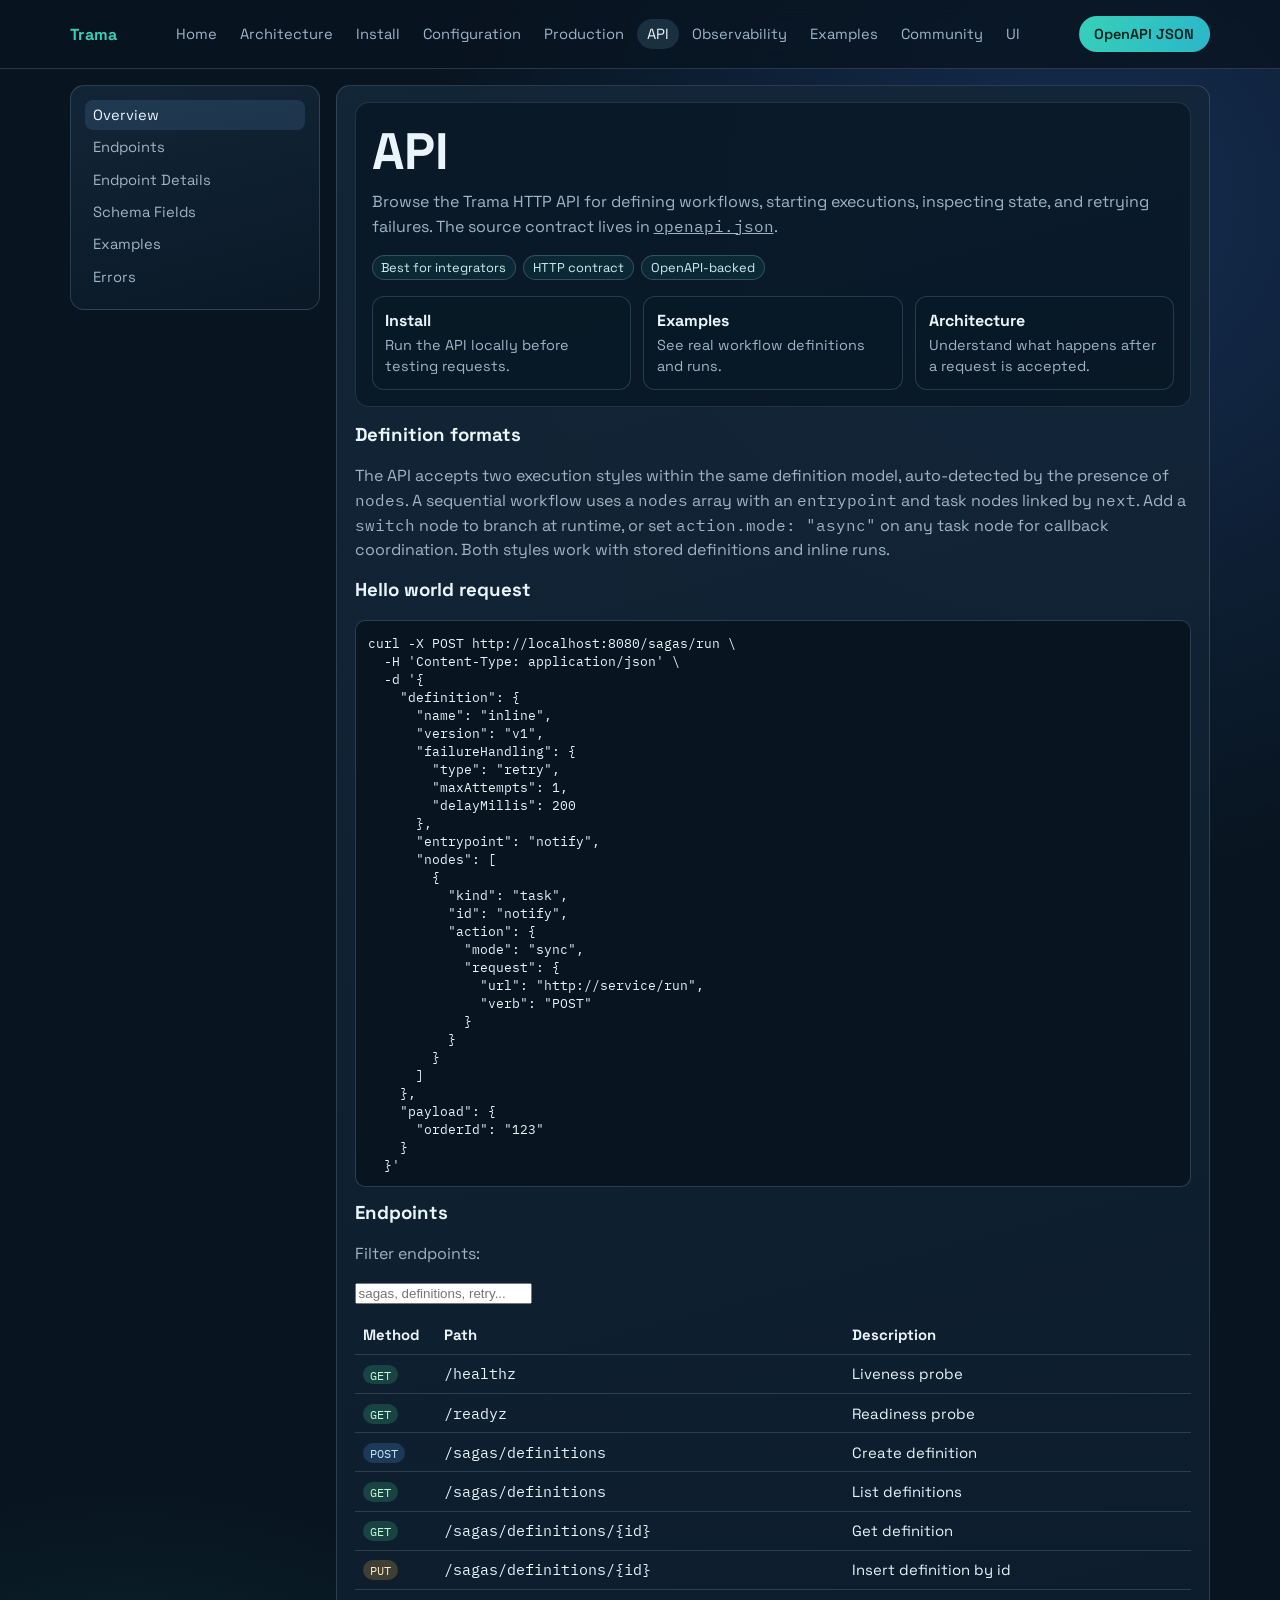
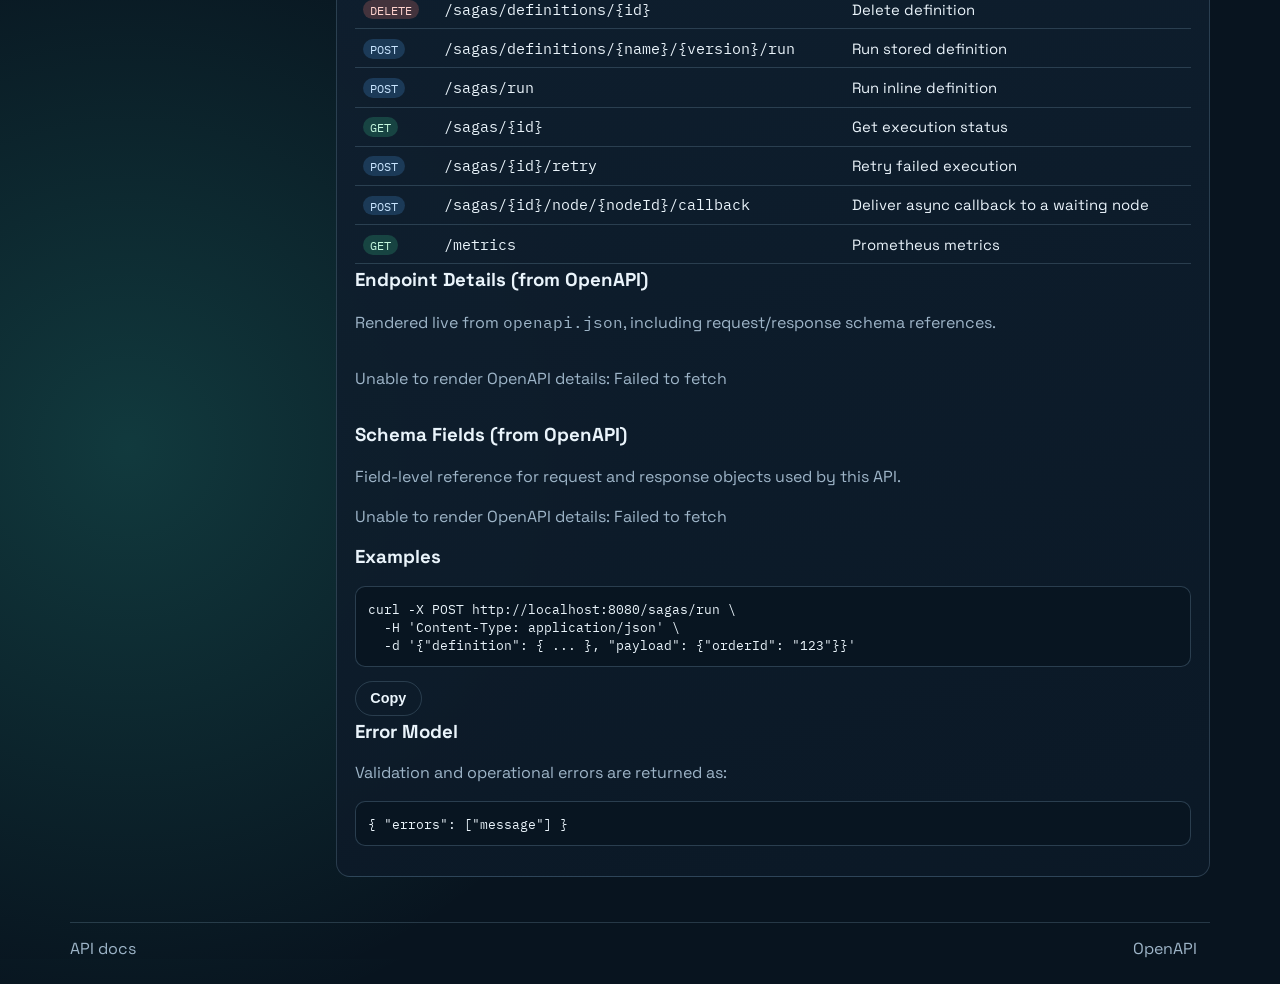
==== api.html @ 10c20497 "adding visual editor" ====
<!doctype html>
<html lang="en">
  <head>
    <meta charset="UTF-8" />
    <meta name="viewport" content="width=device-width, initial-scale=1.0" />
    <title>Saga Orchestrator API and OpenAPI Reference | Trama</title>
    <meta name="description" content="Browse the Trama saga orchestrator API, including endpoint summaries, schema documentation, examples, and the source OpenAPI contract." />
    <link rel="canonical" href="https://trama.run/api.html" />
    <meta property="og:title" content="Saga Orchestrator API and OpenAPI Reference | Trama" />
    <meta property="og:description" content="Browse the Trama saga orchestrator API, including endpoint summaries, schema documentation, examples, and the source OpenAPI contract." />
    <meta property="og:type" content="article" />
    <meta property="og:url" content="https://trama.run/api.html" />
    <meta property="og:site_name" content="Trama" />
    <meta name="twitter:card" content="summary" />
    <meta name="twitter:title" content="Saga Orchestrator API and OpenAPI Reference | Trama" />
    <meta name="twitter:description" content="Browse the Trama saga orchestrator API, including endpoint summaries, schema documentation, examples, and the source OpenAPI contract." />
    <link rel="preconnect" href="https://fonts.googleapis.com" />
    <link rel="preconnect" href="https://fonts.gstatic.com" crossorigin />
    <link href="https://fonts.googleapis.com/css2?family=Space+Grotesk:wght@400;500;700&family=IBM+Plex+Mono:wght@400;600&display=swap" rel="stylesheet" />
    <link rel="stylesheet" href="assets/css/main.css" />
    <script async src="https://www.googletagmanager.com/gtag/js?id=G-EVMDJ83T7E"></script>
    <script>
      window.dataLayer = window.dataLayer || [];
      function gtag() { dataLayer.push(arguments); }
      gtag("js", new Date());
      gtag("config", "G-EVMDJ83T7E");
    </script>
    <script type="application/ld+json">
      {
        "@context": "https://schema.org",
        "@type": "TechArticle",
        "headline": "Saga Orchestrator API and OpenAPI Reference",
        "description": "Browse the Trama saga orchestrator API, including endpoint summaries, schema documentation, examples, and the source OpenAPI contract.",
        "url": "https://trama.run/api.html",
        "mainEntityOfPage": "https://trama.run/api.html",
        "isPartOf": {
          "@type": "WebSite",
          "name": "Trama",
          "url": "https://trama.run/"
        },
        "about": {
          "@type": "SoftwareApplication",
          "name": "Trama",
          "url": "https://trama.run/",
          "codeRepository": "https://github.com/thiagoribeiro/trama"
        }
      }
    </script>
  </head>
  <body>
    <header class="topbar"><div class="container topbar-row"><a class="brand" href="index.html">Trama</a><button class="topbar-menu-toggle" type="button" aria-expanded="false" aria-controls="site-nav" aria-label="Toggle navigation"><span></span><span></span><span></span></button><nav class="nav-links" id="site-nav"><a data-nav href="index.html">Home</a><a data-nav href="architecture.html">Architecture</a><a data-nav href="install.html">Install</a><a data-nav href="configuration.html">Configuration</a><a data-nav href="production.html">Production</a><a data-nav href="api.html">API</a><a data-nav href="observability.html">Observability</a><a data-nav href="examples.html">Examples</a><a data-nav href="community.html">Community</a><a data-nav href="ui.html">UI</a></nav><div class="actions"><a class="btn" href="https://github.com/thiagoribeiro/trama/blob/main/openapi.json">OpenAPI JSON</a></div></div></header>
    <main class="container doc-layout reveal">
      <aside class="sidebar">
        <a href="#overview" class="active">Overview</a>
        <a href="#endpoints">Endpoints</a>
        <a href="#endpoint-details">Endpoint Details</a>
        <a href="#schemas">Schema Fields</a>
        <a href="#examples">Examples</a>
        <a href="#errors">Errors</a>
      </aside>
      <article class="content">
        <div class="page-intro">
          <h1 id="overview">API</h1>
          <p>Browse the Trama HTTP API for defining workflows, starting executions, inspecting state, and retrying failures. The source contract lives in <a href="https://github.com/thiagoribeiro/trama/blob/main/openapi.json"><code>openapi.json</code></a>.</p>
          <div class="page-meta">
            <span>Best for integrators</span>
            <span>HTTP contract</span>
            <span>OpenAPI-backed</span>
          </div>
          <div class="next-steps">
            <a class="next-step" href="install.html"><strong>Install</strong><span>Run the API locally before testing requests.</span></a>
            <a class="next-step" href="examples.html"><strong>Examples</strong><span>See real workflow definitions and runs.</span></a>
            <a class="next-step" href="architecture.html"><strong>Architecture</strong><span>Understand what happens after a request is accepted.</span></a>
          </div>
        </div>

        <h3>Definition formats</h3>
        <p>The API accepts two execution styles within the same definition model, auto-detected by the presence of <code>nodes</code>. A sequential workflow uses a <code>nodes</code> array with an <code>entrypoint</code> and task nodes linked by <code>next</code>. Add a <code>switch</code> node to branch at runtime, or set <code>action.mode: "async"</code> on any task node for callback coordination. Both styles work with stored definitions and inline runs.</p>

        <h3>Hello world request</h3>
        <div class="codeblock"><pre><code>curl -X POST http://localhost:8080/sagas/run \
  -H 'Content-Type: application/json' \
  -d '{
    "definition": {
      "name": "inline",
      "version": "v1",
      "failureHandling": {
        "type": "retry",
        "maxAttempts": 1,
        "delayMillis": 200
      },
      "entrypoint": "notify",
      "nodes": [
        {
          "kind": "task",
          "id": "notify",
          "action": {
            "mode": "sync",
            "request": {
              "url": "http://service/run",
              "verb": "POST"
            }
          }
        }
      ]
    },
    "payload": {
      "orderId": "123"
    }
  }'</code></pre></div>

        <h3 id="endpoints">Endpoints</h3>
        <p class="muted">Filter endpoints:</p>
        <input id="endpointFilter" type="search" placeholder="sagas, definitions, retry..." />
        <table id="apiTable" style="margin-top:0.7rem;">
          <thead><tr><th>Method</th><th>Path</th><th>Description</th></tr></thead>
          <tbody>
            <tr><td><span class="method get">GET</span></td><td><code>/healthz</code></td><td>Liveness probe</td></tr>
            <tr><td><span class="method get">GET</span></td><td><code>/readyz</code></td><td>Readiness probe</td></tr>
            <tr><td><span class="method post">POST</span></td><td><code>/sagas/definitions</code></td><td>Create definition</td></tr>
            <tr><td><span class="method get">GET</span></td><td><code>/sagas/definitions</code></td><td>List definitions</td></tr>
            <tr><td><span class="method get">GET</span></td><td><code>/sagas/definitions/{id}</code></td><td>Get definition</td></tr>
            <tr><td><span class="method put">PUT</span></td><td><code>/sagas/definitions/{id}</code></td><td>Insert definition by id</td></tr>
            <tr><td><span class="method delete">DELETE</span></td><td><code>/sagas/definitions/{id}</code></td><td>Delete definition</td></tr>
            <tr><td><span class="method post">POST</span></td><td><code>/sagas/definitions/{name}/{version}/run</code></td><td>Run stored definition</td></tr>
            <tr><td><span class="method post">POST</span></td><td><code>/sagas/run</code></td><td>Run inline definition</td></tr>
            <tr><td><span class="method get">GET</span></td><td><code>/sagas/{id}</code></td><td>Get execution status</td></tr>
            <tr><td><span class="method post">POST</span></td><td><code>/sagas/{id}/retry</code></td><td>Retry failed execution</td></tr>
            <tr><td><span class="method post">POST</span></td><td><code>/sagas/{id}/node/{nodeId}/callback</code></td><td>Deliver async callback to a waiting node</td></tr>
            <tr><td><span class="method get">GET</span></td><td><code>/metrics</code></td><td>Prometheus metrics</td></tr>
          </tbody>
        </table>

        <h3 id="endpoint-details">Endpoint Details (from OpenAPI)</h3>
        <p class="muted">Rendered live from <code>openapi.json</code>, including request/response schema references.</p>
        <div id="openapiEndpointDetails" class="api-grid"></div>

        <h3 id="schemas">Schema Fields (from OpenAPI)</h3>
        <p class="muted">Field-level reference for request and response objects used by this API.</p>
        <div id="openapiSchemaDocs"></div>

        <h3 id="examples">Examples</h3>
        <div class="codeblock"><pre id="run-inline"><code>curl -X POST http://localhost:8080/sagas/run \
  -H 'Content-Type: application/json' \
  -d '{"definition": { ... }, "payload": {"orderId": "123"}}'</code></pre></div>
        <button class="btn ghost" data-copy="#run-inline">Copy</button>

        <h3 id="errors">Error Model</h3>
        <p>Validation and operational errors are returned as:</p>
        <div class="codeblock"><pre><code>{ "errors": ["message"] }</code></pre></div>
      </article>
    </main>
    <footer class="container footer"><span>API docs</span><div><a href="https://github.com/thiagoribeiro/trama/blob/main/openapi.json">OpenAPI</a></div></footer>
    <script src="assets/js/main.js"></script>
  </body>
</html>
---- assets/css/main.css ----
:root {
  --bg: #08141f;
  --bg-soft: #0e2032;
  --surface: #11253a;
  --surface-2: #0f1f31;
  --line: rgba(160, 197, 226, 0.2);
  --text: #eaf4fb;
  --muted: #9eb5c8;
  --primary: #36d1b8;
  --primary-2: #ffbd59;
  --danger: #ff7f73;
  --radius: 14px;
}

* {
  box-sizing: border-box;
}

html,
body {
  margin: 0;
  padding: 0;
  color: var(--text);
  font-family: "Space Grotesk", "Segoe UI", sans-serif;
  background:
    radial-gradient(circle at 85% 8%, rgba(66, 134, 255, 0.22), transparent 26%),
    radial-gradient(circle at 10% 80%, rgba(54, 209, 184, 0.2), transparent 24%),
    var(--bg);
}

a {
  color: inherit;
}

.container {
  width: min(1140px, 92vw);
  margin-inline: auto;
}

.topbar {
  position: sticky;
  top: 0;
  z-index: 50;
  backdrop-filter: blur(9px);
  background: rgba(8, 20, 31, 0.78);
  border-bottom: 1px solid var(--line);
}

.topbar-row {
  min-height: 68px;
  display: flex;
  align-items: center;
  justify-content: space-between;
  gap: 1rem;
}

.brand {
  text-decoration: none;
  font-weight: 700;
  letter-spacing: 0.02em;
  color: var(--primary);
}

.topbar-menu-toggle {
  display: none;
  width: 44px;
  height: 44px;
  padding: 0;
  appearance: none;
  border: 1px solid var(--line);
  border-radius: 12px;
  background: rgba(17, 37, 58, 0.88);
  color: var(--text);
  cursor: pointer;
}

.topbar-menu-toggle span {
  display: block;
  width: 18px;
  height: 2px;
  margin: 4px auto;
  border-radius: 999px;
  background: currentColor;
  transition: transform 180ms ease, opacity 180ms ease;
}

.topbar-row.nav-open .topbar-menu-toggle span:nth-child(1) {
  transform: translateY(6px) rotate(45deg);
}

.topbar-row.nav-open .topbar-menu-toggle span:nth-child(2) {
  opacity: 0;
}

.topbar-row.nav-open .topbar-menu-toggle span:nth-child(3) {
  transform: translateY(-6px) rotate(-45deg);
}

.nav-links {
  display: flex;
  gap: 0.2rem;
  flex-wrap: wrap;
}

.nav-links a {
  text-decoration: none;
  color: var(--muted);
  padding: 0.38rem 0.62rem;
  border-radius: 999px;
  font-size: 0.92rem;
}

.nav-links a:hover,
.nav-links a.active {
  color: var(--text);
  background: rgba(120, 178, 222, 0.16);
}

.actions {
  display: flex;
  gap: 0.55rem;
  flex-wrap: wrap;
}

.btn {
  display: inline-flex;
  align-items: center;
  justify-content: center;
  text-decoration: none;
  border-radius: 999px;
  padding: 0.52rem 0.92rem;
  border: 1px solid transparent;
  font-weight: 600;
  font-size: 0.9rem;
  background: linear-gradient(120deg, var(--primary), #2bb6ca);
  color: #02211f;
}

.btn.ghost {
  background: transparent;
  border-color: var(--line);
  color: var(--text);
}

.hero {
  padding: 4rem 0 2.4rem;
}

.kicker {
  color: var(--primary-2);
  margin: 0 0 0.45rem;
  font-family: "IBM Plex Mono", monospace;
  font-size: 0.9rem;
}

h1 {
  margin: 0;
  font-size: clamp(2rem, 4vw, 3.2rem);
}

.hero-subtitle {
  margin: 0.3rem 0 0;
  font-size: clamp(1.2rem, 2vw, 1.75rem);
  color: var(--text);
}

.lead {
  color: var(--muted);
  max-width: 68ch;
  margin-top: 0.7rem;
  line-height: 1.5;
}

.section-kicker {
  margin: 0 0 0.35rem;
  color: var(--primary-2);
  font-family: "IBM Plex Mono", monospace;
  font-size: 0.82rem;
  letter-spacing: 0.04em;
  text-transform: uppercase;
}

.hero-grid {
  display: grid;
  grid-template-columns: 1.2fr 1fr;
  gap: 1rem;
  margin-top: 1.3rem;
}

.hero-actions {
  margin-top: 1rem;
}

.panel {
  background: linear-gradient(165deg, rgba(20, 39, 58, 0.9), rgba(12, 25, 39, 0.9));
  border: 1px solid var(--line);
  border-radius: var(--radius);
  padding: 1rem;
}

.panel h3 {
  margin: 0 0 0.55rem;
}

.panel p,
.muted {
  color: var(--muted);
}

.panel ul,
.card ul {
  margin: 0.45rem 0 0;
  padding-left: 1rem;
}

.badges {
  display: flex;
  flex-wrap: wrap;
  gap: 0.4rem;
}

.badges span {
  border: 1px solid rgba(115, 190, 190, 0.35);
  background: rgba(44, 173, 177, 0.12);
  color: #cdeff0;
  border-radius: 999px;
  padding: 0.24rem 0.56rem;
  font-size: 0.82rem;
}

section {
  margin-top: 2.1rem;
}

section h2 {
  margin: 0 0 0.55rem;
  font-size: 1.6rem;
}

.grid-3 {
  display: grid;
  grid-template-columns: repeat(3, minmax(0, 1fr));
  gap: 0.9rem;
}

.card {
  border: 1px solid var(--line);
  border-radius: var(--radius);
  padding: 1rem;
  background: linear-gradient(165deg, rgba(20, 39, 58, 0.9), rgba(12, 25, 39, 0.9));
}

.card h3 {
  margin-top: 0;
}

.section-grid {
  display: grid;
  gap: 0.9rem;
}

.grid-2 {
  display: grid;
  grid-template-columns: repeat(2, minmax(0, 1fr));
  gap: 0.9rem;
}

.feature-card h3,
.comparison-card h3,
.use-case-card h3 {
  margin-bottom: 0.35rem;
}

.comparison-card {
  border: 1px solid var(--line);
  border-radius: var(--radius);
  padding: 1rem;
  background: linear-gradient(165deg, rgba(16, 34, 52, 0.92), rgba(10, 21, 34, 0.92));
}

.comparison-card.highlight {
  border-color: rgba(54, 209, 184, 0.45);
  box-shadow: 0 0 0 1px rgba(54, 209, 184, 0.12);
}

.comparison-label {
  display: inline-flex;
  margin-bottom: 0.55rem;
  padding: 0.18rem 0.5rem;
  border-radius: 999px;
  background: rgba(54, 209, 184, 0.14);
  color: var(--primary);
  font-size: 0.78rem;
  font-weight: 600;
}

.checklist {
  list-style: none;
  padding: 0;
  margin: 0.5rem 0 0;
}

.checklist li {
  position: relative;
  padding-left: 1.1rem;
  margin-bottom: 0.45rem;
}

.checklist li::before {
  content: "•";
  position: absolute;
  left: 0;
  color: var(--primary);
}

.stack {
  display: grid;
  gap: 0.9rem;
}

.narrative-copy {
  max-width: 62ch;
}

.comparison-runtime-subtitle {
  max-width: 68ch;
  color: var(--muted);
  margin: 0.35rem 0 0;
}

.comparison-runtime-grid {
  display: grid;
  grid-template-columns: repeat(2, minmax(0, 1fr));
  gap: 0;
  margin-top: 1rem;
  border: 1px solid var(--line);
  border-radius: calc(var(--radius) + 2px);
  overflow: hidden;
  background: linear-gradient(165deg, rgba(16, 34, 52, 0.92), rgba(10, 21, 34, 0.92));
}

.comparison-runtime-column {
  padding: 1rem 1.05rem;
}

.comparison-runtime-column + .comparison-runtime-column {
  border-left: 1px solid var(--line);
}

.comparison-runtime-column h3 {
  margin: 0 0 0.75rem;
}

.comparison-runtime-column-positive {
  background: rgba(54, 209, 184, 0.04);
}

.comparison-runtime-list {
  list-style: none;
  padding: 0;
  margin: 0;
  display: grid;
  gap: 0.6rem;
}

.comparison-runtime-list li {
  position: relative;
  padding-left: 1.35rem;
  color: var(--muted);
  line-height: 1.45;
}

.comparison-runtime-list-neutral li::before,
.comparison-runtime-list-positive li::before {
  position: absolute;
  left: 0;
  top: 0.05rem;
  font-family: "IBM Plex Mono", monospace;
  font-size: 0.9rem;
}

.comparison-runtime-list-neutral li::before {
  content: "•";
  color: #cdeff0;
}

.comparison-runtime-list-positive li::before {
  content: "✓";
  color: #7ef0be;
}

.comparison-runtime-closing {
  margin: 0.85rem 0 0;
  color: #d7e9f6;
}

.capability-snippet,
.capability-state {
  margin-top: 0.8rem;
  border: 1px solid rgba(120, 178, 222, 0.16);
  border-radius: 12px;
  padding: 0.75rem 0.8rem;
  background: rgba(8, 20, 31, 0.72);
  font-family: "IBM Plex Mono", monospace;
  font-size: 0.84rem;
}

.capability-snippet code {
  color: #cdeff0;
}

.capability-state {
  display: grid;
  gap: 0.32rem;
  color: #d7e9f6;
}

.plain-list {
  display: grid;
  gap: 0.35rem;
  margin: 0.8rem 0 0;
  color: var(--text);
  font-family: "IBM Plex Mono", monospace;
  font-size: 0.9rem;
}

.step-list {
  display: grid;
  gap: 0.8rem;
  margin-top: 0.75rem;
}

.step-item {
  border: 1px solid var(--line);
  border-radius: 12px;
  padding: 0.85rem 0.95rem;
  background: rgba(11, 26, 41, 0.72);
}

.step-item strong {
  display: inline-block;
  margin-bottom: 0.35rem;
}

.execution-state {
  border: 1px solid rgba(54, 209, 184, 0.25);
  border-radius: 12px;
  padding: 0.9rem 1rem;
  background: rgba(10, 26, 35, 0.86);
  font-family: "IBM Plex Mono", monospace;
}

.execution-state-title {
  margin: 0 0 0.65rem;
  color: #cdeff0;
  font-size: 0.86rem;
}

.execution-state ul {
  list-style: none;
  margin: 0;
  padding: 0;
}

.execution-state li {
  display: flex;
  gap: 0.55rem;
  align-items: baseline;
  margin-bottom: 0.35rem;
  color: var(--text);
}

.execution-ok {
  color: #7ef0be;
}

.execution-pending {
  color: var(--primary-2);
}

.walkthrough-section {
  border: 1px solid rgba(120, 178, 222, 0.2);
  border-radius: calc(var(--radius) + 4px);
  padding: 1.2rem;
  background:
    radial-gradient(circle at top right, rgba(87, 134, 255, 0.16), transparent 38%),
    linear-gradient(165deg, rgba(13, 29, 44, 0.96), rgba(8, 18, 30, 0.96));
}

.walkthrough-header {
  display: flex;
  justify-content: space-between;
  gap: 1rem;
  align-items: flex-start;
}

.walkthrough-subtitle {
  margin: 0.3rem 0 0;
  max-width: 70ch;
  color: var(--muted);
}

.walkthrough-helper {
  margin: 0.45rem 0 0;
  color: #cfe7ff;
  font-family: "IBM Plex Mono", monospace;
  font-size: 0.85rem;
}

.walkthrough-controls {
  display: flex;
  gap: 0.45rem;
  flex-wrap: wrap;
}

.walkthrough-control {
  appearance: none;
  border: 1px solid var(--line);
  border-radius: 999px;
  padding: 0.5rem 0.82rem;
  background: rgba(10, 24, 37, 0.76);
  color: var(--text);
  cursor: pointer;
  font: inherit;
  font-size: 0.88rem;
}

.walkthrough-control:hover,
.walkthrough-control:focus-visible {
  border-color: rgba(120, 178, 222, 0.38);
  background: rgba(13, 30, 46, 0.96);
  outline: none;
}

.walkthrough-layout {
  display: grid;
  grid-template-columns: 320px 1fr;
  gap: 1rem;
  margin-top: 1rem;
}

.walkthrough-timeline {
  list-style: none;
  margin: 0;
  padding: 0;
  display: grid;
  gap: 0.7rem;
}

.walkthrough-step {
  display: grid;
  grid-template-columns: auto 1fr auto;
  gap: 0.75rem;
  align-items: start;
  padding: 0.85rem 0.9rem;
  border: 1px solid rgba(120, 178, 222, 0.12);
  border-radius: 14px;
  background: rgba(8, 20, 31, 0.66);
  cursor: pointer;
  transition: transform 180ms ease, border-color 180ms ease, box-shadow 180ms ease, background 180ms ease;
}

.walkthrough-step:focus-visible {
  outline: 2px solid rgba(120, 178, 222, 0.45);
  outline-offset: 2px;
}

.walkthrough-step-icon {
  width: 2rem;
  height: 2rem;
  display: grid;
  place-items: center;
  border-radius: 999px;
  font-family: "IBM Plex Mono", monospace;
  font-size: 0.84rem;
  color: var(--text);
  background: rgba(120, 178, 222, 0.12);
  border: 1px solid rgba(120, 178, 222, 0.16);
}

.walkthrough-step-copy strong {
  display: block;
  margin-bottom: 0.18rem;
}

.walkthrough-step-copy span {
  color: var(--muted);
  font-size: 0.88rem;
  line-height: 1.45;
}

.walkthrough-step-copy em {
  display: inline-block;
  margin-top: 0.35rem;
  color: #b9b1ff;
  font-style: normal;
  font-size: 0.78rem;
  font-family: "IBM Plex Mono", monospace;
}

.walkthrough-step-state {
  color: var(--muted);
  font-size: 0.74rem;
  font-family: "IBM Plex Mono", monospace;
  text-transform: uppercase;
  letter-spacing: 0.04em;
}

.walkthrough-step[data-state="active"] {
  border-color: rgba(120, 178, 222, 0.34);
  box-shadow: 0 0 0 1px rgba(120, 178, 222, 0.1), 0 18px 40px rgba(7, 14, 25, 0.24);
  background: rgba(13, 30, 46, 0.94);
  transform: translateY(-1px);
}

.walkthrough-step[data-state="completed"] .walkthrough-step-icon,
.walkthrough-step[data-state="active"] .walkthrough-step-icon {
  background: rgba(120, 178, 222, 0.18);
}

.walkthrough-step[data-state="completed"] .walkthrough-step-icon,
.walkthrough-step[data-state="completed"] .walkthrough-step-state {
  color: #7ef0be;
}

.walkthrough-step[data-state="failed"] .walkthrough-step-icon,
.walkthrough-step[data-state="failed"] .walkthrough-step-state {
  color: #ff9f96;
}

.walkthrough-step[data-state="failed"] {
  border-color: rgba(255, 127, 115, 0.32);
}

.walkthrough-step[data-state="compensated"] .walkthrough-step-icon,
.walkthrough-step[data-state="compensated"] .walkthrough-step-state {
  color: #ffd38f;
}

.walkthrough-step[data-state="compensated"] {
  border-color: rgba(255, 189, 89, 0.3);
}

.walkthrough-step[data-state="optional"] .walkthrough-step-icon,
.walkthrough-step[data-optional="true"] .walkthrough-step-state {
  color: #b9b1ff;
}

.walkthrough-panel {
  --walkthrough-accent: rgba(120, 178, 222, 0.34);
  border: 1px solid var(--walkthrough-accent);
  border-radius: 18px;
  padding: 1rem;
  background:
    radial-gradient(circle at top right, rgba(120, 178, 222, 0.1), transparent 32%),
    linear-gradient(165deg, rgba(10, 21, 33, 0.98), rgba(6, 14, 24, 0.98));
  box-shadow: 0 18px 42px rgba(2, 8, 14, 0.28);
}

.walkthrough-panel[data-tone="neutral"] {
  --walkthrough-accent: rgba(120, 178, 222, 0.34);
}

.walkthrough-panel[data-tone="success"] {
  --walkthrough-accent: rgba(126, 240, 190, 0.34);
}

.walkthrough-panel[data-tone="failure"] {
  --walkthrough-accent: rgba(255, 127, 115, 0.34);
}

.walkthrough-panel[data-tone="compensation"] {
  --walkthrough-accent: rgba(255, 189, 89, 0.34);
}

.walkthrough-panel[data-tone="api"] {
  --walkthrough-accent: rgba(185, 177, 255, 0.34);
}

.walkthrough-stage-pills,
.walkthrough-footer {
  display: flex;
  flex-wrap: wrap;
  gap: 0.45rem;
}

.walkthrough-stage-pills {
  margin-bottom: 0.8rem;
}

.walkthrough-stage-pill,
.walkthrough-badge {
  border: 1px solid rgba(120, 178, 222, 0.18);
  border-radius: 999px;
  padding: 0.2rem 0.55rem;
  font-size: 0.78rem;
  font-family: "IBM Plex Mono", monospace;
  color: var(--muted);
  background: rgba(9, 25, 39, 0.78);
}

.walkthrough-stage-pill.is-active {
  color: var(--text);
  border-color: var(--walkthrough-accent);
  background: rgba(17, 37, 58, 0.94);
}

.walkthrough-panel-head {
  display: flex;
  flex-wrap: wrap;
  gap: 0.5rem;
  margin-bottom: 0.8rem;
}

.walkthrough-meta {
  display: inline-flex;
  gap: 0.35rem;
  align-items: center;
  border-radius: 999px;
  border: 1px solid rgba(120, 178, 222, 0.16);
  padding: 0.28rem 0.6rem;
  background: rgba(8, 22, 35, 0.8);
  font-size: 0.78rem;
  font-family: "IBM Plex Mono", monospace;
}

.walkthrough-meta code {
  color: #dff1ff;
}

.walkthrough-meta-status[data-status="READY"] code {
  color: #9ed8ff;
}

.walkthrough-meta-status[data-status="RUNNING"] code {
  color: #7ef0be;
}

.walkthrough-meta-status[data-status="FAILED"] code {
  color: #ff9f96;
}

.walkthrough-block,
.walkthrough-secondary,
.walkthrough-log {
  border: 1px solid rgba(120, 178, 222, 0.12);
  border-radius: 14px;
  background: rgba(7, 18, 28, 0.9);
  padding: 0.82rem;
}

.walkthrough-secondary,
.walkthrough-log {
  margin-top: 0.8rem;
}

.walkthrough-block-label,
.walkthrough-log-title {
  margin: 0 0 0.5rem;
  color: var(--muted);
  font-size: 0.78rem;
  font-family: "IBM Plex Mono", monospace;
  text-transform: uppercase;
  letter-spacing: 0.04em;
}

.walkthrough-code {
  min-height: 260px;
  margin: 0;
  padding: 0;
  border: 0;
  background: transparent;
}

.walkthrough-code-compact {
  min-height: 0;
}

.walkthrough-log ul {
  list-style: none;
  padding: 0;
  margin: 0;
  display: grid;
  gap: 0.45rem;
}

.walkthrough-log li {
  display: flex;
  gap: 0.55rem;
  align-items: flex-start;
  color: var(--muted);
  font-size: 0.92rem;
}

.walkthrough-log li::before {
  content: "";
  width: 0.45rem;
  height: 0.45rem;
  border-radius: 999px;
  margin-top: 0.38rem;
  background: var(--walkthrough-accent);
  flex: none;
}

.walkthrough-footer {
  margin-top: 0.85rem;
}

.walkthrough-summary {
  margin-top: 1rem;
  border: 1px solid rgba(120, 178, 222, 0.16);
  border-radius: 14px;
  padding: 0.95rem 1rem;
  background: rgba(9, 23, 36, 0.62);
}

.walkthrough-summary h3 {
  margin: 0 0 0.35rem;
}

.walkthrough-summary p {
  margin: 0;
  color: var(--muted);
}

.token-method {
  color: #9ed8ff;
  font-weight: 700;
}

.token-path {
  color: #dff1ff;
}

.token-header {
  color: #cdeff0;
}

.token-key {
  color: #8fc7ff;
}

.token-string {
  color: #b8f1d1;
}

.token-number {
  color: #ffcf8e;
}

.token-boolean {
  color: #ff9eb5;
}

.token-null {
  color: #c9bfff;
}

.walkthrough-panel.is-updating {
  animation: walkthrough-enter 260ms ease;
}

@keyframes walkthrough-enter {
  from {
    opacity: 0.72;
    transform: translateY(4px);
  }
  to {
    opacity: 1;
    transform: translateY(0);
  }
}

.use-case-card {
  min-height: 100%;
}

.cta-band {
  border: 1px solid rgba(54, 209, 184, 0.28);
  border-radius: calc(var(--radius) + 2px);
  padding: 1.2rem;
  background:
    radial-gradient(circle at top right, rgba(54, 209, 184, 0.2), transparent 40%),
    linear-gradient(165deg, rgba(14, 34, 48, 0.95), rgba(8, 18, 30, 0.95));
}

.cta-band p {
  max-width: 62ch;
}

.page-intro {
  margin-bottom: 1rem;
  border: 1px solid rgba(120, 178, 222, 0.18);
  border-radius: var(--radius);
  padding: 1rem;
  background: rgba(8, 22, 35, 0.7);
}

.page-intro p {
  margin-top: 0.35rem;
}

.page-meta {
  display: flex;
  flex-wrap: wrap;
  gap: 0.45rem;
  margin-top: 0.75rem;
}

.page-meta span {
  border: 1px solid rgba(115, 190, 190, 0.3);
  border-radius: 999px;
  padding: 0.2rem 0.55rem;
  font-size: 0.8rem;
  color: #cdeff0;
  background: rgba(44, 173, 177, 0.1);
}

.next-steps {
  margin-top: 1rem;
  display: grid;
  grid-template-columns: repeat(3, minmax(0, 1fr));
  gap: 0.75rem;
}

.next-step {
  display: block;
  border: 1px solid var(--line);
  border-radius: 12px;
  padding: 0.8rem;
  background: rgba(9, 25, 39, 0.64);
  text-decoration: none;
}

.next-step strong {
  display: block;
  margin-bottom: 0.2rem;
  color: var(--text);
}

.next-step span {
  color: var(--muted);
  font-size: 0.9rem;
}

.comparison-table {
  width: 100%;
  border: 1px solid var(--line);
  border-radius: var(--radius);
  overflow: hidden;
  background: linear-gradient(165deg, rgba(16, 34, 52, 0.92), rgba(10, 21, 34, 0.92));
}

.comparison-table th {
  background: rgba(120, 178, 222, 0.1);
}

.comparison-table .is-trama {
  background: rgba(54, 209, 184, 0.08);
}

.doc-layout {
  display: grid;
  grid-template-columns: 250px 1fr;
  gap: 1rem;
  margin-top: 1rem;
}

.sidebar,
.content {
  border: 1px solid var(--line);
  border-radius: var(--radius);
  background: linear-gradient(165deg, rgba(20, 39, 58, 0.9), rgba(12, 25, 39, 0.9));
}

.sidebar {
  padding: 0.9rem;
  position: sticky;
  top: 84px;
  height: fit-content;
}

.sidebar a {
  display: block;
  text-decoration: none;
  color: var(--muted);
  padding: 0.35rem 0.45rem;
  border-radius: 8px;
  margin-bottom: 0.2rem;
  font-size: 0.92rem;
}

.sidebar a:hover,
.sidebar a.active {
  background: rgba(108, 168, 220, 0.16);
  color: var(--text);
}

.content {
  padding: 1rem 1.1rem;
}

.content h3 {
  margin-top: 0.25rem;
}

.content h4 {
  margin-bottom: 0.45rem;
}

.content p,
.content li {
  color: var(--muted);
  line-height: 1.5;
}

.content ul,
.content ol {
  padding-left: 1.1rem;
}

table {
  width: 100%;
  border-collapse: collapse;
  font-size: 0.93rem;
}

th,
td {
  border-bottom: 1px solid var(--line);
  padding: 0.6rem 0.52rem;
  text-align: left;
  vertical-align: top;
}

th {
  color: var(--text);
}

pre {
  margin: 0;
  overflow-x: auto;
  background: #081521;
  border: 1px solid rgba(131, 170, 199, 0.28);
  border-radius: 10px;
  padding: 0.78rem;
  font-size: 0.84rem;
}

code,
pre {
  font-family: "IBM Plex Mono", monospace;
}

.codeblock {
  margin-bottom: 0.85rem;
}

.arch-flow {
  display: flex;
  gap: 0.55rem;
  align-items: center;
  flex-wrap: wrap;
  margin: 0.6rem 0;
}

.arch-node {
  border-radius: 10px;
  border: 1px solid rgba(101, 179, 193, 0.35);
  padding: 0.45rem 0.6rem;
  background: #0f2f40;
}

.arch-arrow {
  color: var(--primary-2);
  font-weight: 700;
}

.method {
  font-family: "IBM Plex Mono", monospace;
  border-radius: 999px;
  padding: 0.12rem 0.45rem;
  font-size: 0.78rem;
}

.api-grid {
  display: grid;
  gap: 0.75rem;
  margin-bottom: 1rem;
}

.api-card {
  border: 1px solid var(--line);
  border-radius: 12px;
  padding: 0.7rem 0.8rem;
  background: rgba(9, 25, 39, 0.65);
}

.api-card-head {
  display: flex;
  gap: 0.6rem;
  align-items: center;
  flex-wrap: wrap;
  margin-bottom: 0.35rem;
}

.api-card-path {
  font-family: "IBM Plex Mono", monospace;
  font-size: 0.85rem;
  color: var(--text);
}

.schema-block {
  margin-bottom: 1rem;
  border: 1px solid var(--line);
  border-radius: 12px;
  padding: 0.7rem 0.8rem;
  background: rgba(9, 25, 39, 0.65);
}

.schema-block h4 {
  margin: 0 0 0.55rem;
}

.schema-meta {
  font-size: 0.84rem;
  color: var(--muted);
  margin-bottom: 0.55rem;
}

.type-link {
  color: #9ed8ff;
  text-decoration: none;
  border-bottom: 1px dotted rgba(158, 216, 255, 0.45);
}

.type-link:hover {
  color: #d6efff;
}

.get { background: rgba(64, 220, 152, 0.2); color: #c5f8df; }
.post { background: rgba(84, 170, 255, 0.2); color: #c9e5ff; }
.put { background: rgba(250, 188, 80, 0.21); color: #ffe8be; }
.delete { background: rgba(255, 127, 115, 0.22); color: #ffd3ce; }

.footer {
  margin: 2.8rem auto 1.6rem;
  border-top: 1px solid var(--line);
  padding-top: 0.95rem;
  display: flex;
  justify-content: space-between;
  flex-wrap: wrap;
  gap: 0.6rem;
  color: var(--muted);
}

.footer a {
  color: var(--muted);
  margin-right: 0.8rem;
  text-decoration: none;
}

.footer a:hover {
  color: var(--text);
}

.reveal {
  animation: enter 460ms ease both;
}

@keyframes enter {
  from { opacity: 0; transform: translateY(8px); }
  to { opacity: 1; transform: translateY(0); }
}

@media (max-width: 1180px) {
  .hero-grid,
  .grid-2,
  .grid-3,
  .doc-layout,
  .next-steps,
  .walkthrough-layout {
    grid-template-columns: 1fr;
  }

  .comparison-runtime-grid {
    grid-template-columns: 1fr;
  }

  .comparison-runtime-column + .comparison-runtime-column {
    border-left: 0;
    border-top: 1px solid var(--line);
  }

  .sidebar {
    position: static;
  }

  .topbar-row {
    align-items: center;
    flex-wrap: wrap;
    padding: 0.6rem 0;
  }

  .topbar-menu-toggle {
    display: inline-flex;
    flex-direction: column;
    align-items: center;
    justify-content: center;
    gap: 4px;
    margin-left: auto;
  }

  .topbar-row .nav-links,
  .topbar-row .actions {
    width: 100%;
    display: none;
    order: 10;
  }

  .topbar-row .nav-links {
    margin-top: 0.3rem;
    flex-direction: column;
    gap: 0.25rem;
    padding: 0.7rem;
    border: 1px solid var(--line);
    border-radius: var(--radius);
    background: linear-gradient(165deg, rgba(20, 39, 58, 0.96), rgba(12, 25, 39, 0.96));
  }

  .topbar-row.nav-open .nav-links,
  .topbar-row.nav-open .actions {
    display: flex;
  }

  .topbar-row .actions {
    margin-top: 0.6rem;
  }

  .nav-links {
    gap: 0.1rem;
  }

  .nav-links a,
  .actions .btn {
    width: 100%;
  }

  .walkthrough-header {
    flex-direction: column;
  }

  .walkthrough-controls {
    width: 100%;
  }
}

@media (prefers-reduced-motion: reduce) {
  .walkthrough-step,
  .walkthrough-panel,
  .walkthrough-control,
  .reveal {
    transition: none;
    animation: none;
  }
}

/* ── Hero screenshot ─────────────────────────────────────────────────────── */
.hero-screenshot {
  margin-top: 2.5rem;
  border-radius: 10px;
  overflow: hidden;
  border: 1px solid var(--line);
  box-shadow: 0 8px 40px rgba(0,0,0,0.5);
}

.hero-screenshot img {
  width: 100%;
  display: block;
}
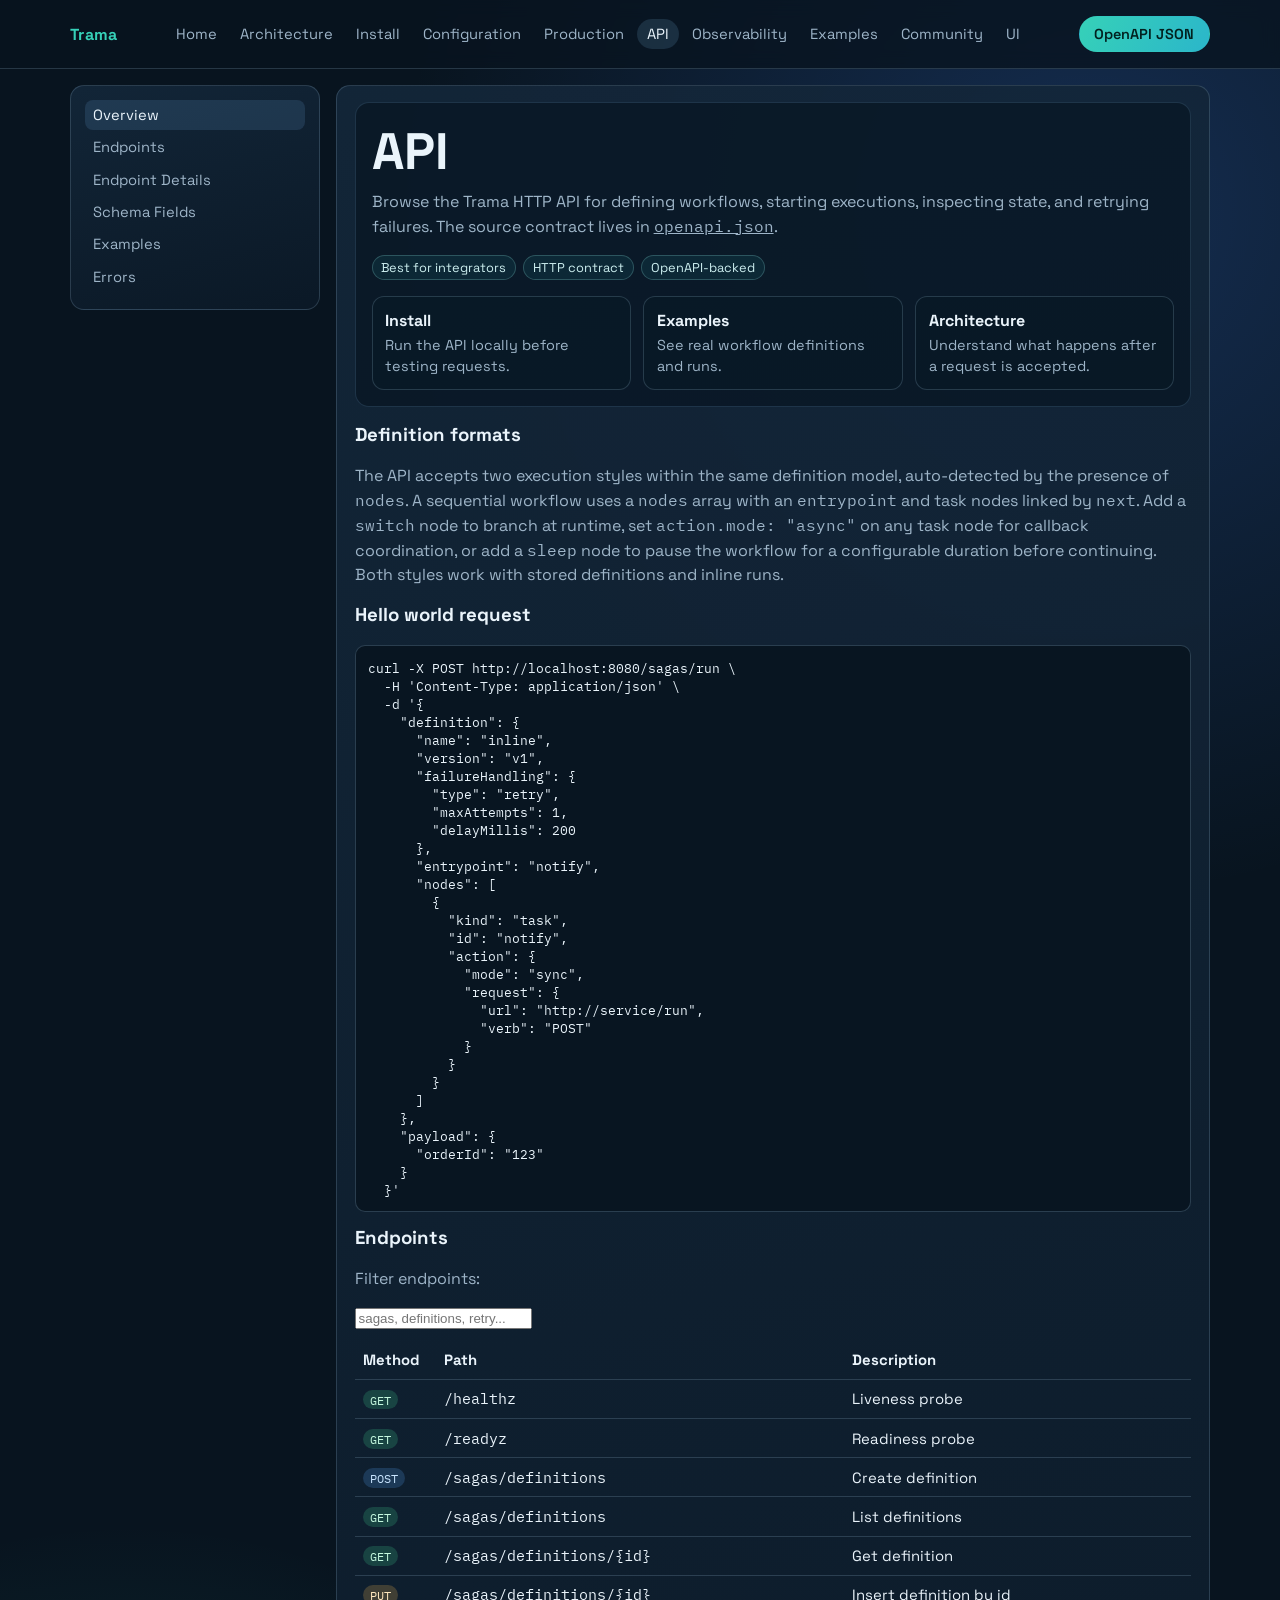
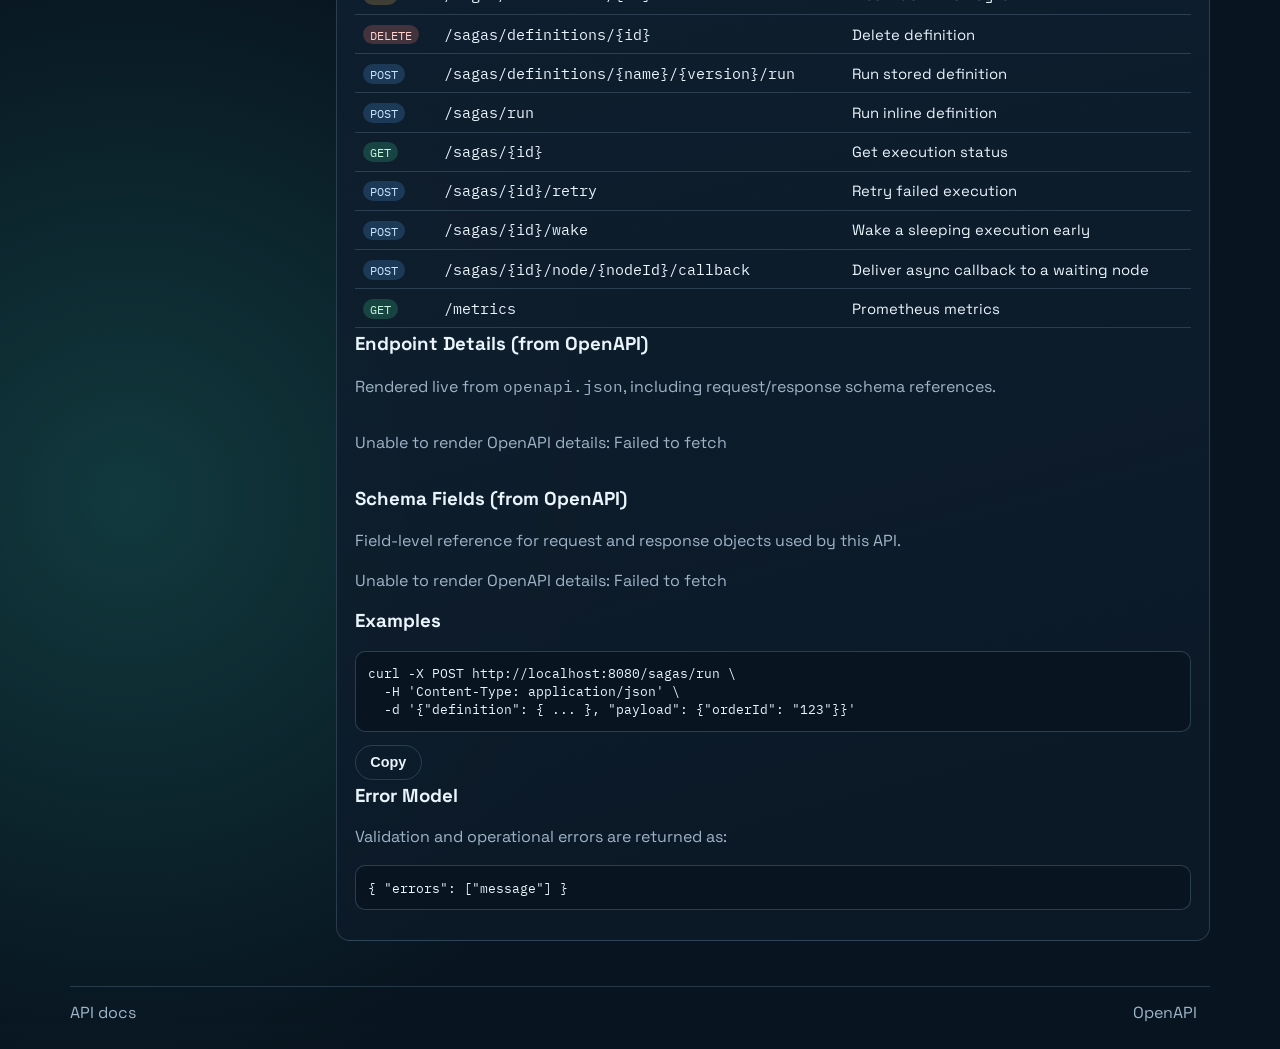
==== commit 28ac44aa: "sleep feature" ====
--- a/api.html
+++ b/api.html
@@ -75,7 +75,7 @@
         </div>
 
         <h3>Definition formats</h3>
-        <p>The API accepts two execution styles within the same definition model, auto-detected by the presence of <code>nodes</code>. A sequential workflow uses a <code>nodes</code> array with an <code>entrypoint</code> and task nodes linked by <code>next</code>. Add a <code>switch</code> node to branch at runtime, or set <code>action.mode: "async"</code> on any task node for callback coordination. Both styles work with stored definitions and inline runs.</p>
+        <p>The API accepts two execution styles within the same definition model, auto-detected by the presence of <code>nodes</code>. A sequential workflow uses a <code>nodes</code> array with an <code>entrypoint</code> and task nodes linked by <code>next</code>. Add a <code>switch</code> node to branch at runtime, set <code>action.mode: "async"</code> on any task node for callback coordination, or add a <code>sleep</code> node to pause the workflow for a configurable duration before continuing. Both styles work with stored definitions and inline runs.</p>
 
         <h3>Hello world request</h3>
         <div class="codeblock"><pre><code>curl -X POST http://localhost:8080/sagas/run \
@@ -126,6 +126,7 @@
             <tr><td><span class="method post">POST</span></td><td><code>/sagas/run</code></td><td>Run inline definition</td></tr>
             <tr><td><span class="method get">GET</span></td><td><code>/sagas/{id}</code></td><td>Get execution status</td></tr>
             <tr><td><span class="method post">POST</span></td><td><code>/sagas/{id}/retry</code></td><td>Retry failed execution</td></tr>
+            <tr><td><span class="method post">POST</span></td><td><code>/sagas/{id}/wake</code></td><td>Wake a sleeping execution early</td></tr>
             <tr><td><span class="method post">POST</span></td><td><code>/sagas/{id}/node/{nodeId}/callback</code></td><td>Deliver async callback to a waiting node</td></tr>
             <tr><td><span class="method get">GET</span></td><td><code>/metrics</code></td><td>Prometheus metrics</td></tr>
           </tbody>
--- a/assets/css/main.css
+++ b/assets/css/main.css
@@ -183,8 +183,9 @@
 .hero-grid {
   display: grid;
   grid-template-columns: 1.2fr 1fr;
-  gap: 1rem;
-  margin-top: 1.3rem;
+  gap: 3rem;
+  align-items: center;
+  margin-top: 1.5rem;
 }
 
 .hero-actions {
@@ -1265,16 +1266,93 @@
   }
 }
 
-/* ── Hero screenshot ─────────────────────────────────────────────────────── */
-.hero-screenshot {
-  margin-top: 2.5rem;
+/* ── Hero thumbnail + lightbox ───────────────────────────────────────────── */
+.hero-thumb-col {
+  align-self: center;
+}
+
+.hero-thumb {
+  display: block;
+  width: 100%;
+  padding: 0;
+  background: none;
+  border: 1px solid var(--line);
   border-radius: 10px;
   overflow: hidden;
-  border: 1px solid var(--line);
   box-shadow: 0 8px 40px rgba(0,0,0,0.5);
-}
-
-.hero-screenshot img {
+  cursor: pointer;
+  position: relative;
+  transition: transform 0.18s ease, box-shadow 0.18s ease;
+}
+
+.hero-thumb:hover {
+  transform: scale(1.02);
+  box-shadow: 0 12px 50px rgba(0,0,0,0.65);
+}
+
+.hero-thumb img {
   width: 100%;
   display: block;
 }
+
+.hero-thumb-icon {
+  position: absolute;
+  bottom: 0.6rem;
+  right: 0.6rem;
+  background: rgba(0,0,0,0.55);
+  color: #fff;
+  border-radius: 5px;
+  padding: 0.3rem 0.35rem 0.2rem;
+  line-height: 1;
+  display: flex;
+  align-items: center;
+  justify-content: center;
+  backdrop-filter: blur(4px);
+  pointer-events: none;
+}
+
+/* ── Lightbox ────────────────────────────────────────────────────────────── */
+#lightbox {
+  position: fixed;
+  inset: 0;
+  background: rgba(0,0,0,0.85);
+  display: flex;
+  align-items: center;
+  justify-content: center;
+  z-index: 9999;
+  opacity: 0;
+  pointer-events: none;
+  transition: opacity 0.2s ease;
+}
+
+#lightbox.is-open {
+  opacity: 1;
+  pointer-events: auto;
+}
+
+#lightbox img {
+  max-width: 90vw;
+  max-height: 90vh;
+  border-radius: 8px;
+  display: block;
+  box-shadow: 0 20px 80px rgba(0,0,0,0.7);
+}
+
+#lightbox-close {
+  position: absolute;
+  top: 1.5rem;
+  right: 1.5rem;
+  background: none;
+  border: none;
+  color: #fff;
+  font-size: 2rem;
+  line-height: 1;
+  cursor: pointer;
+  opacity: 0.65;
+  transition: opacity 0.15s;
+  padding: 0.25rem 0.5rem;
+}
+
+#lightbox-close:hover {
+  opacity: 1;
+}
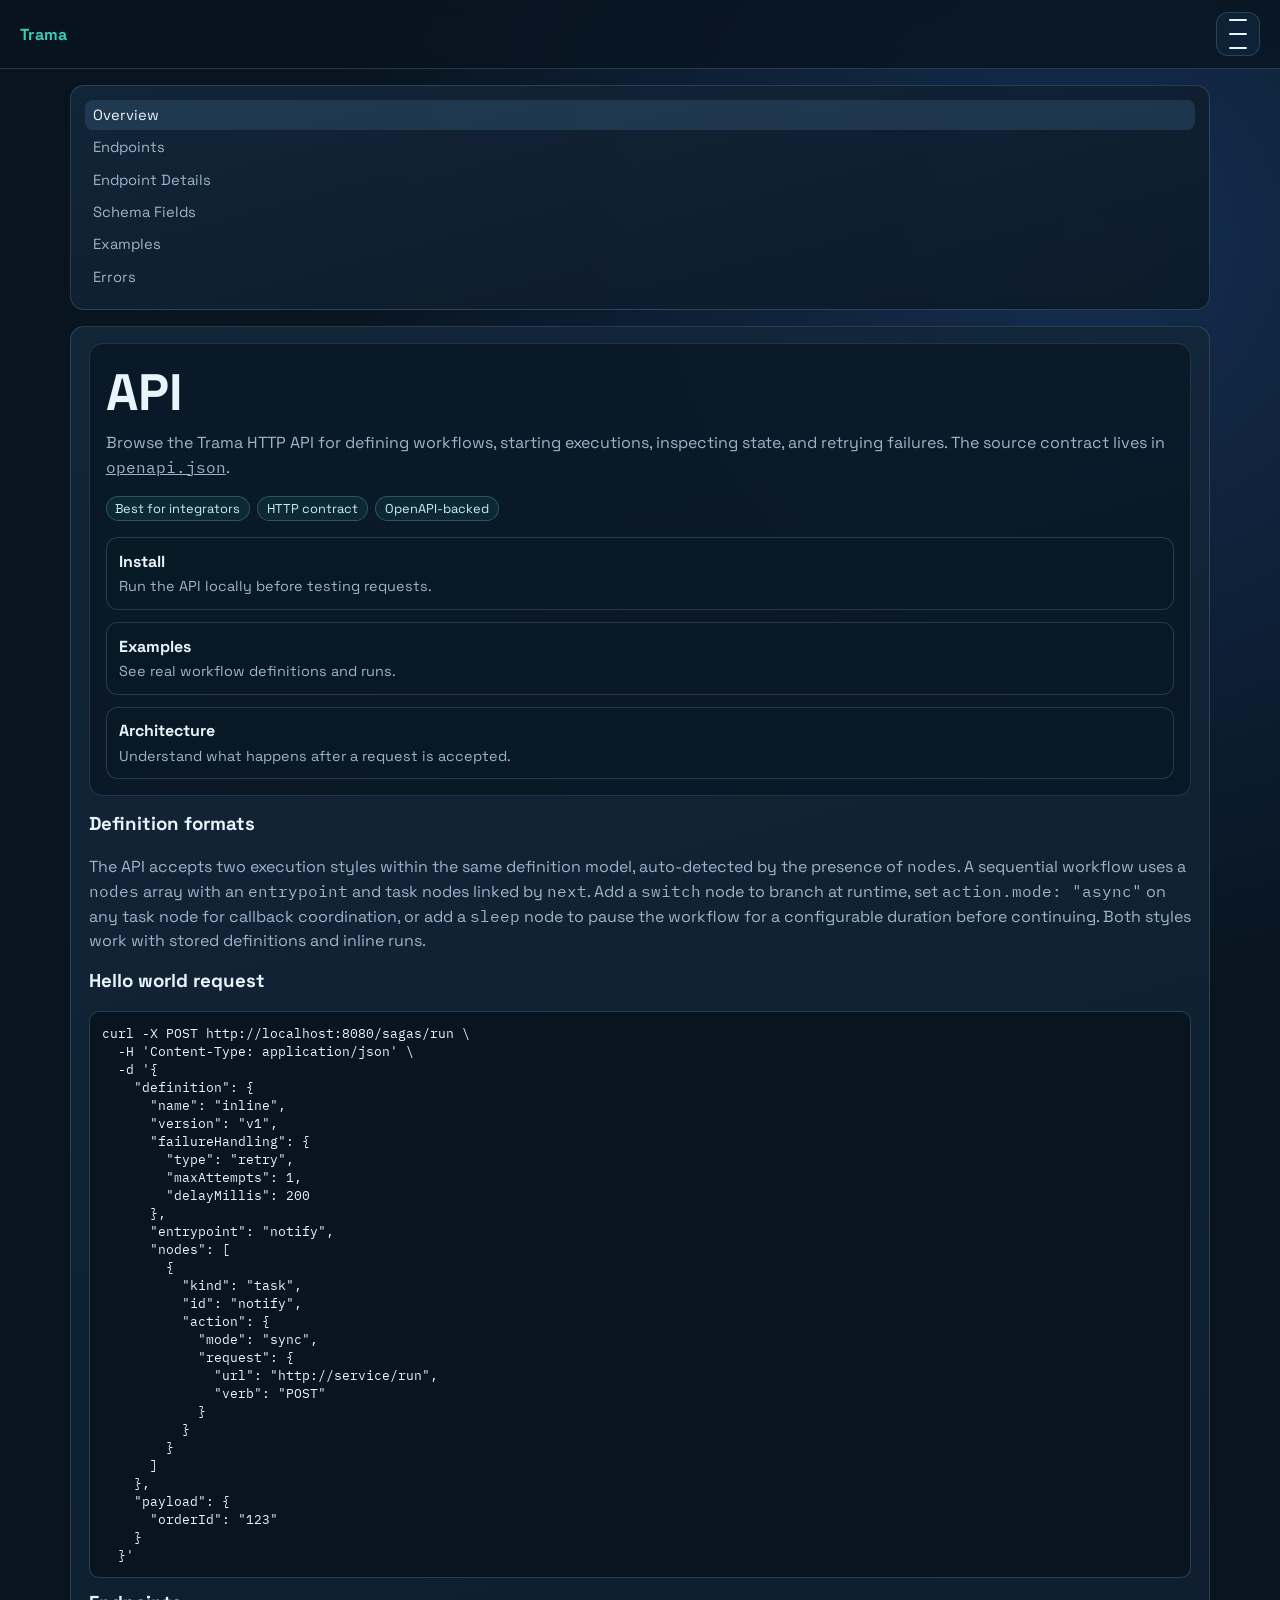
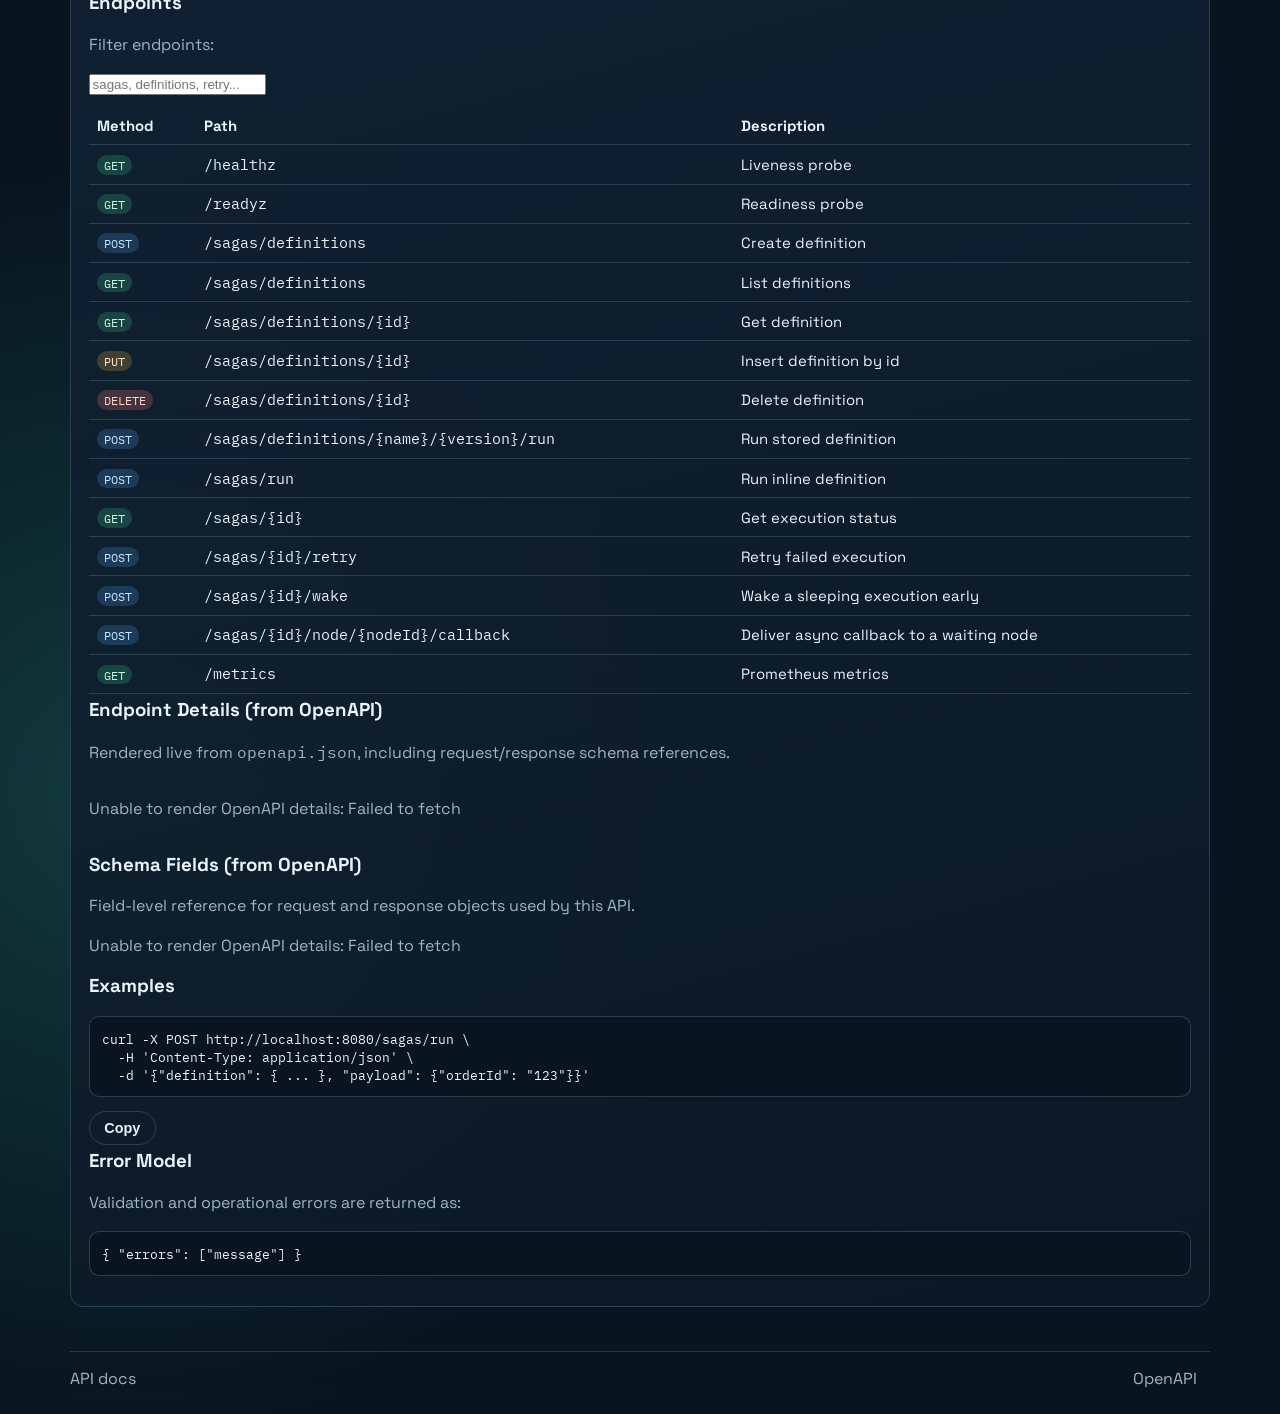
==== commit a7670064: "add dry-run docs" ====
--- a/api.html
+++ b/api.html
@@ -48,7 +48,7 @@
     </script>
   </head>
   <body>
-    <header class="topbar"><div class="container topbar-row"><a class="brand" href="index.html">Trama</a><button class="topbar-menu-toggle" type="button" aria-expanded="false" aria-controls="site-nav" aria-label="Toggle navigation"><span></span><span></span><span></span></button><nav class="nav-links" id="site-nav"><a data-nav href="index.html">Home</a><a data-nav href="architecture.html">Architecture</a><a data-nav href="install.html">Install</a><a data-nav href="configuration.html">Configuration</a><a data-nav href="production.html">Production</a><a data-nav href="api.html">API</a><a data-nav href="observability.html">Observability</a><a data-nav href="examples.html">Examples</a><a data-nav href="community.html">Community</a><a data-nav href="ui.html">UI</a></nav><div class="actions"><a class="btn" href="https://github.com/thiagoribeiro/trama/blob/main/openapi.json">OpenAPI JSON</a></div></div></header>
+    <header class="topbar"><div class="topbar-row"><a class="brand" href="index.html">Trama</a><button class="topbar-menu-toggle" type="button" aria-expanded="false" aria-controls="site-nav" aria-label="Toggle navigation"><span></span><span></span><span></span></button><nav class="nav-links" id="site-nav"><a data-nav href="index.html">Home</a><a data-nav href="architecture.html">Architecture</a><a data-nav href="install.html">Install</a><a data-nav href="configuration.html">Configuration</a><a data-nav href="production.html">Production</a><a data-nav href="api.html">API</a><a data-nav href="observability.html">Observability</a><a data-nav href="examples.html">Examples</a><a data-nav href="tools.html">Tools</a><a data-nav href="community.html">Community</a><a data-nav href="ui.html">UI</a></nav><div class="actions"><a class="btn" href="https://github.com/thiagoribeiro/trama/blob/main/openapi.json">OpenAPI JSON</a></div></div></header>
     <main class="container doc-layout reveal">
       <aside class="sidebar">
         <a href="#overview" class="active">Overview</a>
--- a/assets/css/main.css
+++ b/assets/css/main.css
@@ -52,6 +52,8 @@
   align-items: center;
   justify-content: space-between;
   gap: 1rem;
+  margin-left: 20px;
+  margin-right:20px;
 }
 
 .brand {
@@ -1174,7 +1176,7 @@
   to { opacity: 1; transform: translateY(0); }
 }
 
-@media (max-width: 1180px) {
+@media (max-width: 1280px) {
   .hero-grid,
   .grid-2,
   .grid-3,
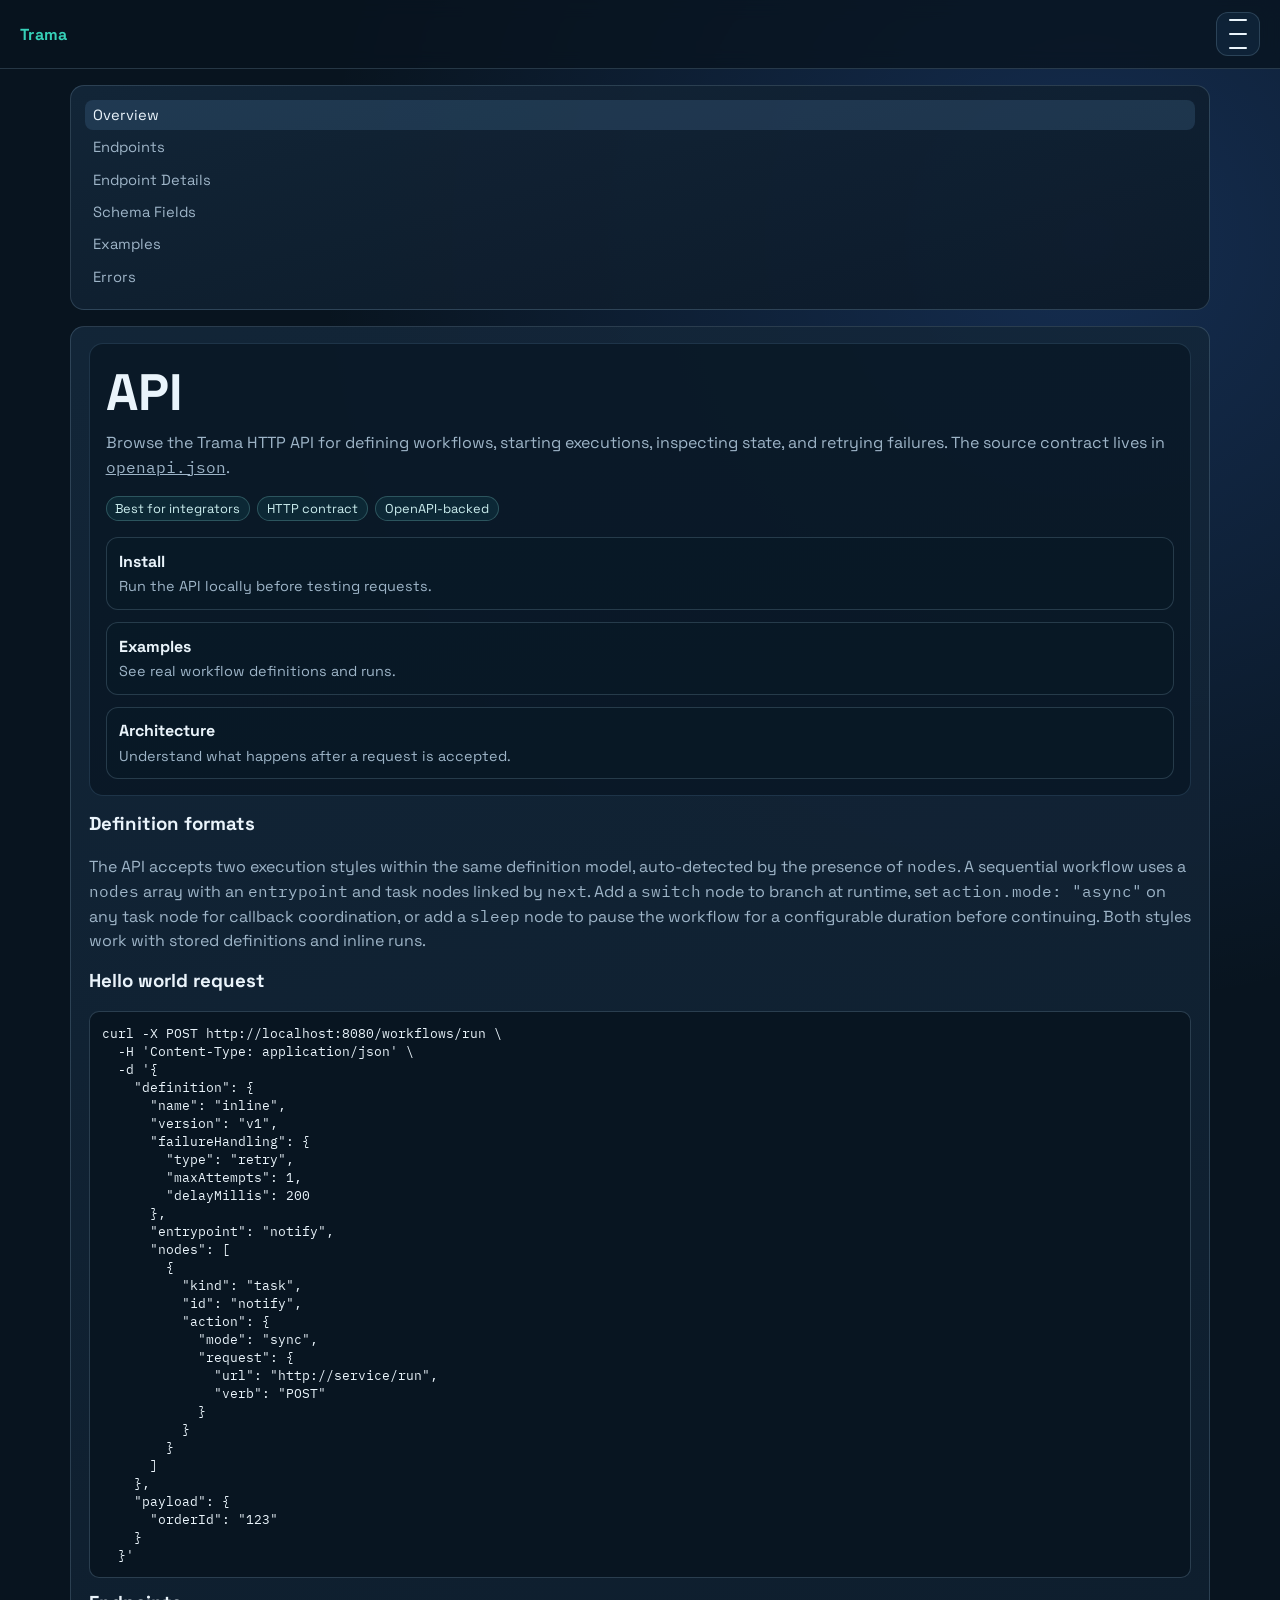
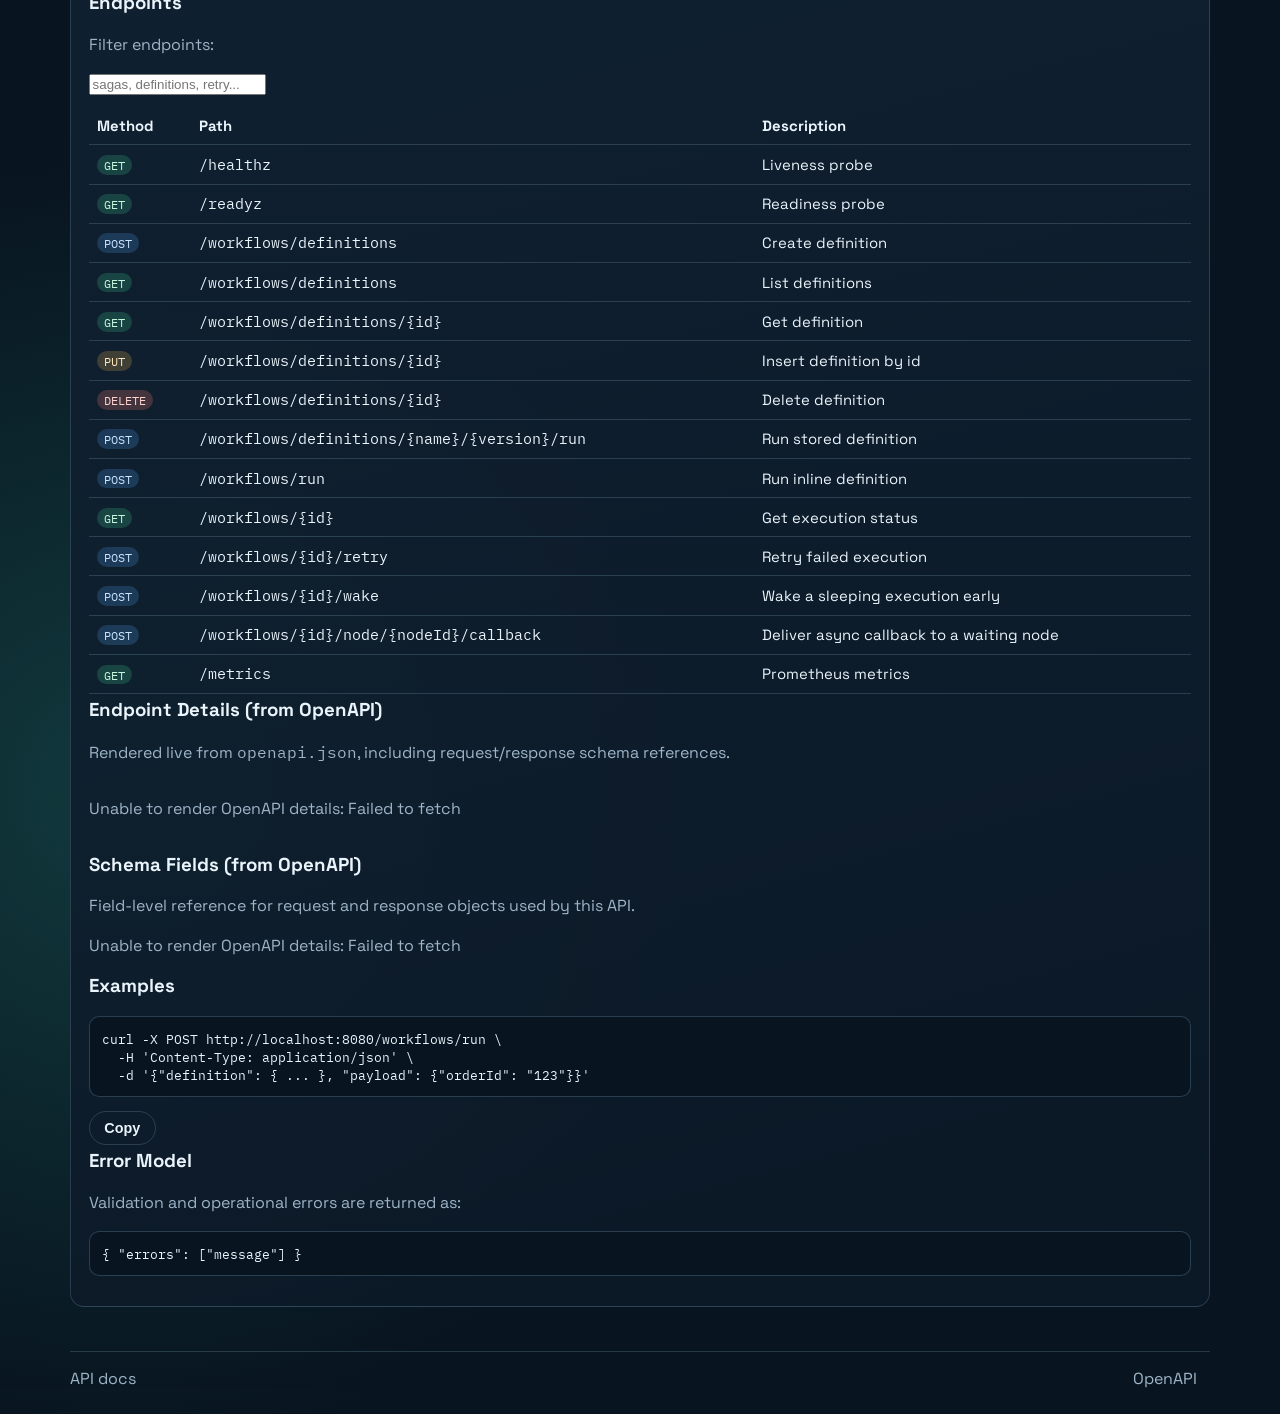
==== commit d22f8bce: "renaming endpoints" ====
--- a/api.html
+++ b/api.html
@@ -78,7 +78,7 @@
         <p>The API accepts two execution styles within the same definition model, auto-detected by the presence of <code>nodes</code>. A sequential workflow uses a <code>nodes</code> array with an <code>entrypoint</code> and task nodes linked by <code>next</code>. Add a <code>switch</code> node to branch at runtime, set <code>action.mode: "async"</code> on any task node for callback coordination, or add a <code>sleep</code> node to pause the workflow for a configurable duration before continuing. Both styles work with stored definitions and inline runs.</p>
 
         <h3>Hello world request</h3>
-        <div class="codeblock"><pre><code>curl -X POST http://localhost:8080/sagas/run \
+        <div class="codeblock"><pre><code>curl -X POST http://localhost:8080/workflows/run \
   -H 'Content-Type: application/json' \
   -d '{
     "definition": {
@@ -117,17 +117,17 @@
           <tbody>
             <tr><td><span class="method get">GET</span></td><td><code>/healthz</code></td><td>Liveness probe</td></tr>
             <tr><td><span class="method get">GET</span></td><td><code>/readyz</code></td><td>Readiness probe</td></tr>
-            <tr><td><span class="method post">POST</span></td><td><code>/sagas/definitions</code></td><td>Create definition</td></tr>
-            <tr><td><span class="method get">GET</span></td><td><code>/sagas/definitions</code></td><td>List definitions</td></tr>
-            <tr><td><span class="method get">GET</span></td><td><code>/sagas/definitions/{id}</code></td><td>Get definition</td></tr>
-            <tr><td><span class="method put">PUT</span></td><td><code>/sagas/definitions/{id}</code></td><td>Insert definition by id</td></tr>
-            <tr><td><span class="method delete">DELETE</span></td><td><code>/sagas/definitions/{id}</code></td><td>Delete definition</td></tr>
-            <tr><td><span class="method post">POST</span></td><td><code>/sagas/definitions/{name}/{version}/run</code></td><td>Run stored definition</td></tr>
-            <tr><td><span class="method post">POST</span></td><td><code>/sagas/run</code></td><td>Run inline definition</td></tr>
-            <tr><td><span class="method get">GET</span></td><td><code>/sagas/{id}</code></td><td>Get execution status</td></tr>
-            <tr><td><span class="method post">POST</span></td><td><code>/sagas/{id}/retry</code></td><td>Retry failed execution</td></tr>
-            <tr><td><span class="method post">POST</span></td><td><code>/sagas/{id}/wake</code></td><td>Wake a sleeping execution early</td></tr>
-            <tr><td><span class="method post">POST</span></td><td><code>/sagas/{id}/node/{nodeId}/callback</code></td><td>Deliver async callback to a waiting node</td></tr>
+            <tr><td><span class="method post">POST</span></td><td><code>/workflows/definitions</code></td><td>Create definition</td></tr>
+            <tr><td><span class="method get">GET</span></td><td><code>/workflows/definitions</code></td><td>List definitions</td></tr>
+            <tr><td><span class="method get">GET</span></td><td><code>/workflows/definitions/{id}</code></td><td>Get definition</td></tr>
+            <tr><td><span class="method put">PUT</span></td><td><code>/workflows/definitions/{id}</code></td><td>Insert definition by id</td></tr>
+            <tr><td><span class="method delete">DELETE</span></td><td><code>/workflows/definitions/{id}</code></td><td>Delete definition</td></tr>
+            <tr><td><span class="method post">POST</span></td><td><code>/workflows/definitions/{name}/{version}/run</code></td><td>Run stored definition</td></tr>
+            <tr><td><span class="method post">POST</span></td><td><code>/workflows/run</code></td><td>Run inline definition</td></tr>
+            <tr><td><span class="method get">GET</span></td><td><code>/workflows/{id}</code></td><td>Get execution status</td></tr>
+            <tr><td><span class="method post">POST</span></td><td><code>/workflows/{id}/retry</code></td><td>Retry failed execution</td></tr>
+            <tr><td><span class="method post">POST</span></td><td><code>/workflows/{id}/wake</code></td><td>Wake a sleeping execution early</td></tr>
+            <tr><td><span class="method post">POST</span></td><td><code>/workflows/{id}/node/{nodeId}/callback</code></td><td>Deliver async callback to a waiting node</td></tr>
             <tr><td><span class="method get">GET</span></td><td><code>/metrics</code></td><td>Prometheus metrics</td></tr>
           </tbody>
         </table>
@@ -141,7 +141,7 @@
         <div id="openapiSchemaDocs"></div>
 
         <h3 id="examples">Examples</h3>
-        <div class="codeblock"><pre id="run-inline"><code>curl -X POST http://localhost:8080/sagas/run \
+        <div class="codeblock"><pre id="run-inline"><code>curl -X POST http://localhost:8080/workflows/run \
   -H 'Content-Type: application/json' \
   -d '{"definition": { ... }, "payload": {"orderId": "123"}}'</code></pre></div>
         <button class="btn ghost" data-copy="#run-inline">Copy</button>
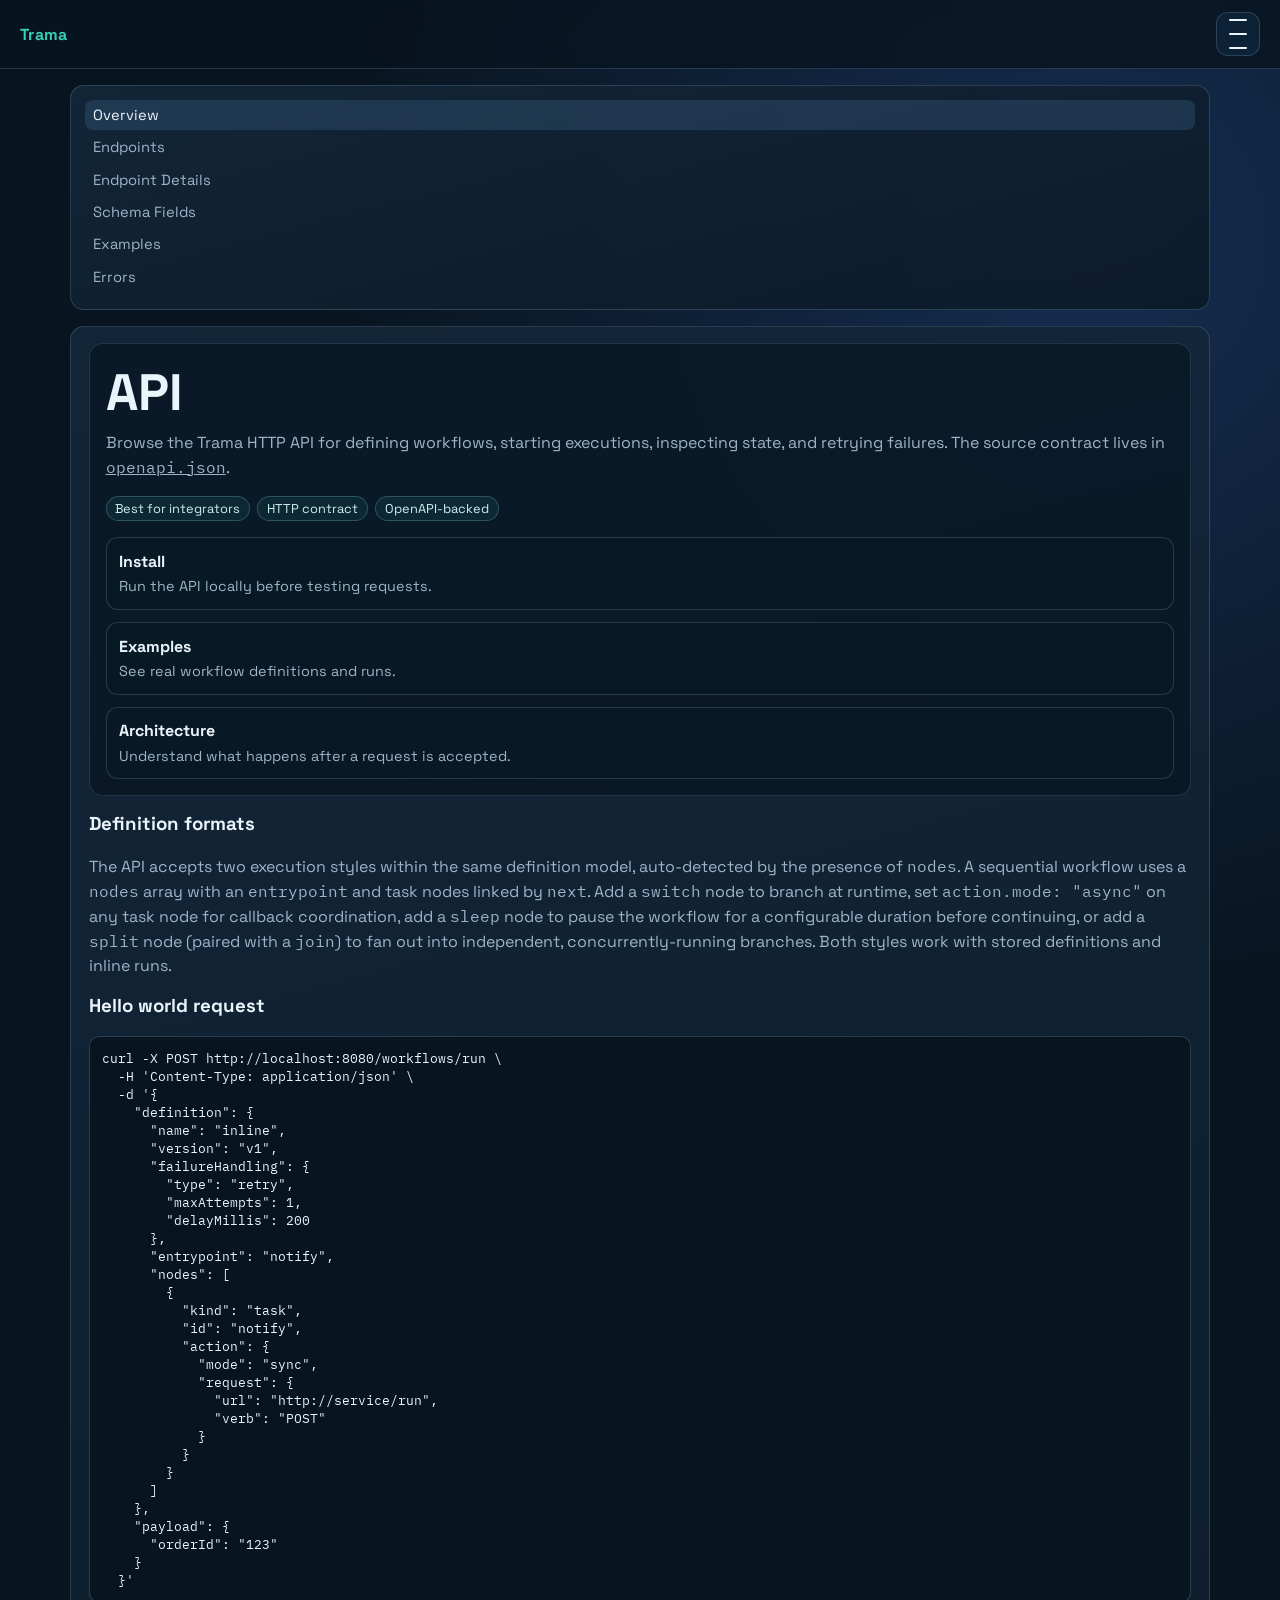
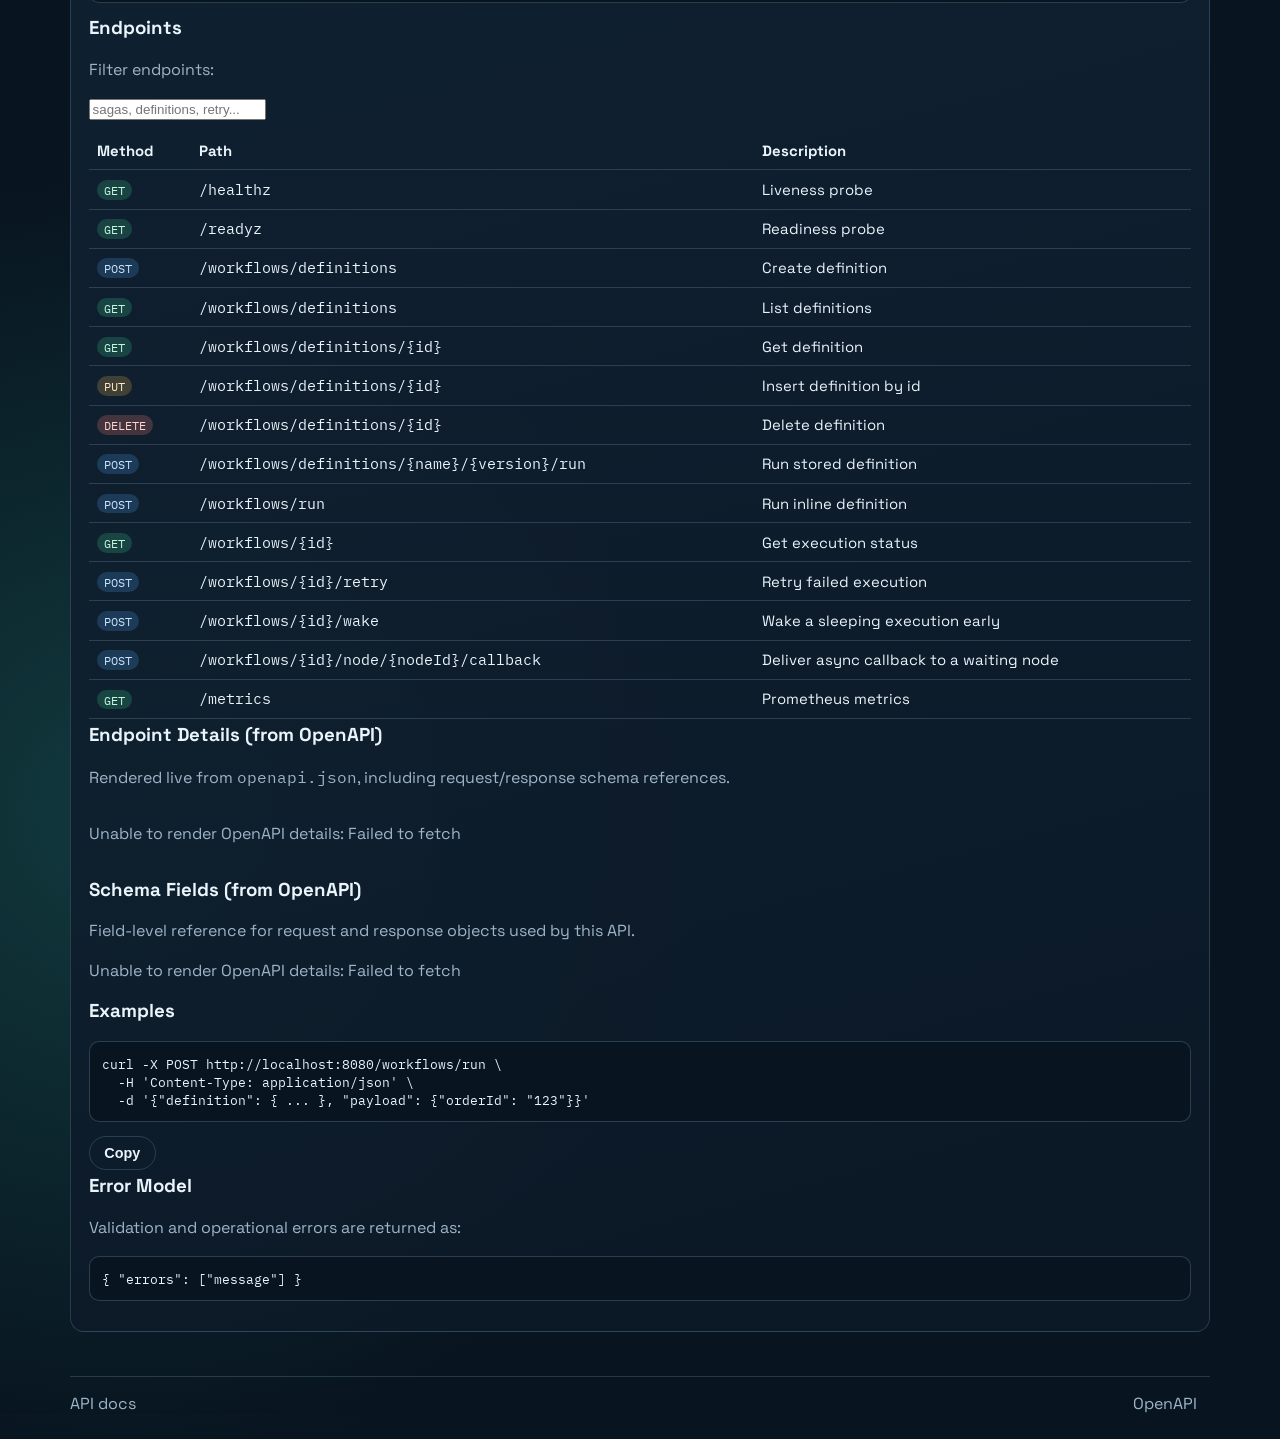
==== commit 3790f034: "docs: document split/join nodes Trama's split/join feature (PR #34 in the trama repo, not yet merged" ====
--- a/api.html
+++ b/api.html
@@ -75,7 +75,7 @@
         </div>
 
         <h3>Definition formats</h3>
-        <p>The API accepts two execution styles within the same definition model, auto-detected by the presence of <code>nodes</code>. A sequential workflow uses a <code>nodes</code> array with an <code>entrypoint</code> and task nodes linked by <code>next</code>. Add a <code>switch</code> node to branch at runtime, set <code>action.mode: "async"</code> on any task node for callback coordination, or add a <code>sleep</code> node to pause the workflow for a configurable duration before continuing. Both styles work with stored definitions and inline runs.</p>
+        <p>The API accepts two execution styles within the same definition model, auto-detected by the presence of <code>nodes</code>. A sequential workflow uses a <code>nodes</code> array with an <code>entrypoint</code> and task nodes linked by <code>next</code>. Add a <code>switch</code> node to branch at runtime, set <code>action.mode: "async"</code> on any task node for callback coordination, add a <code>sleep</code> node to pause the workflow for a configurable duration before continuing, or add a <code>split</code> node (paired with a <code>join</code>) to fan out into independent, concurrently-running branches. Both styles work with stored definitions and inline runs.</p>
 
         <h3>Hello world request</h3>
         <div class="codeblock"><pre><code>curl -X POST http://localhost:8080/workflows/run \
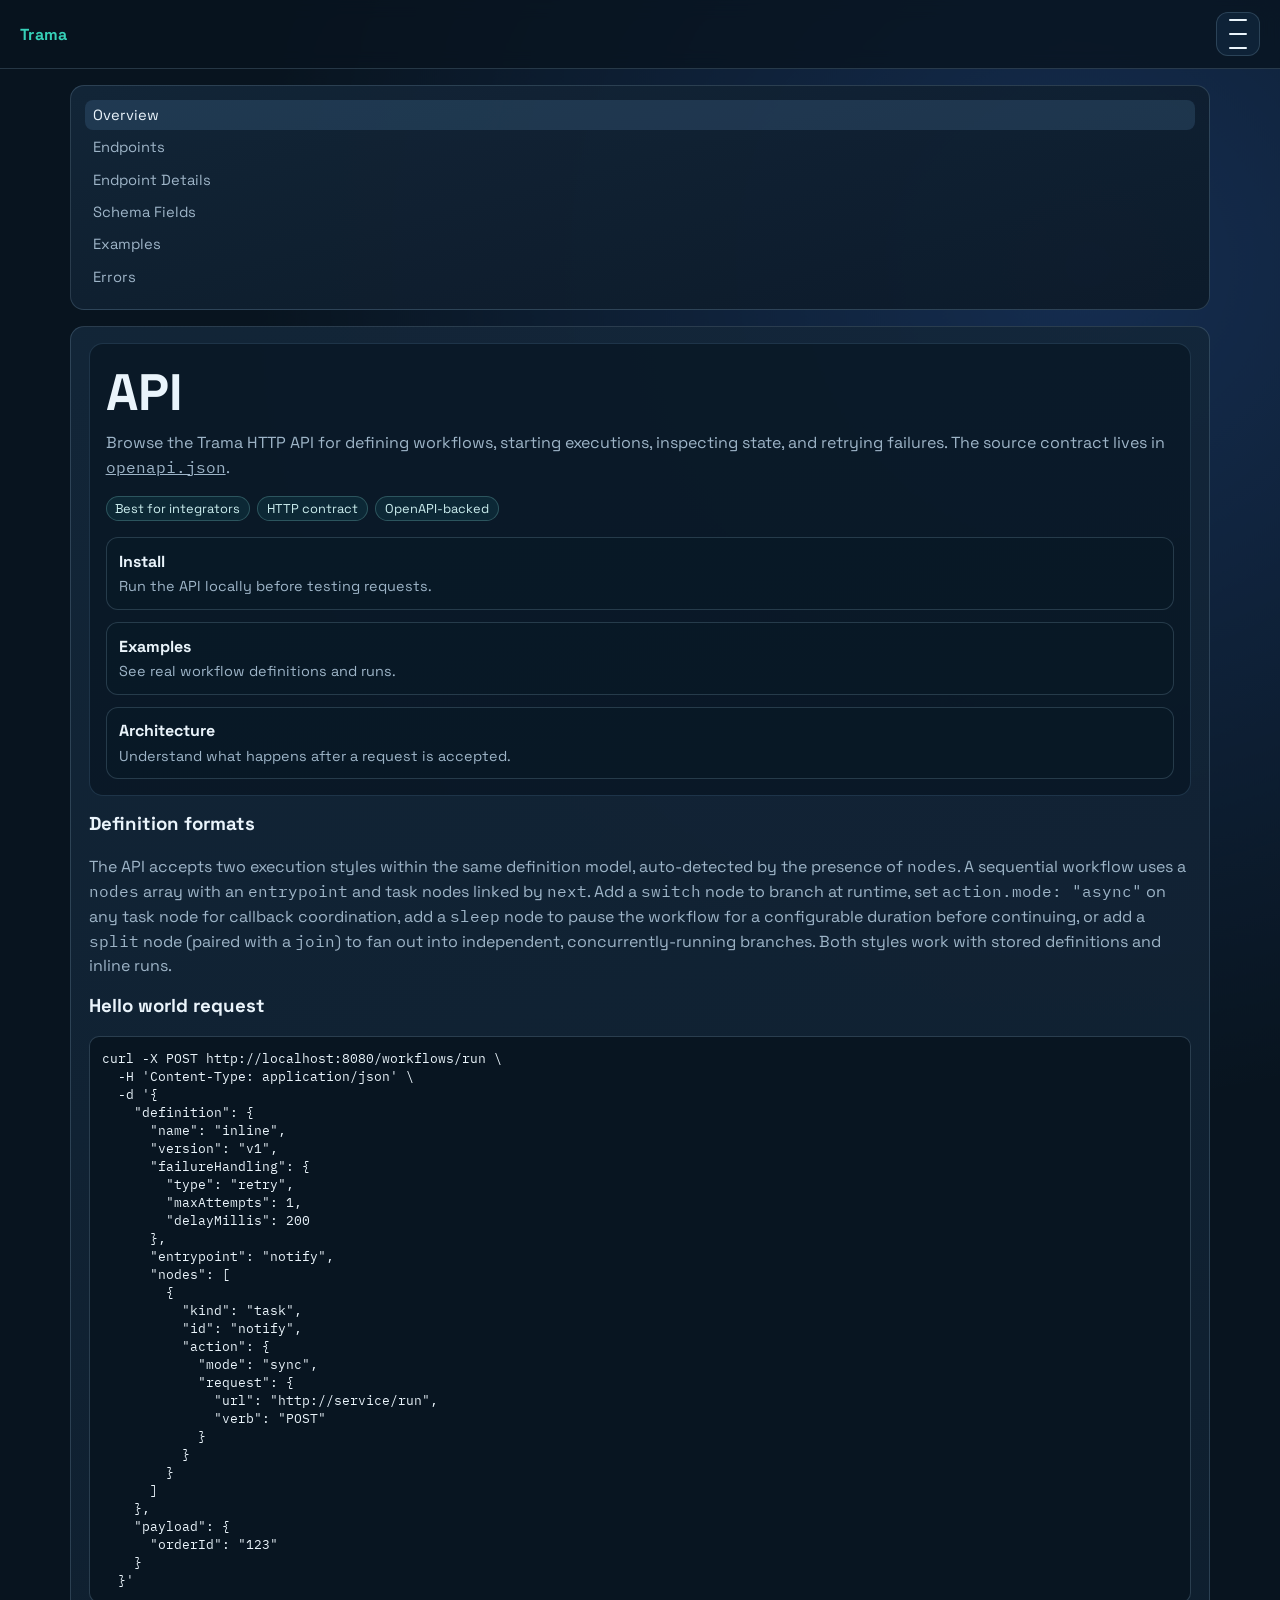
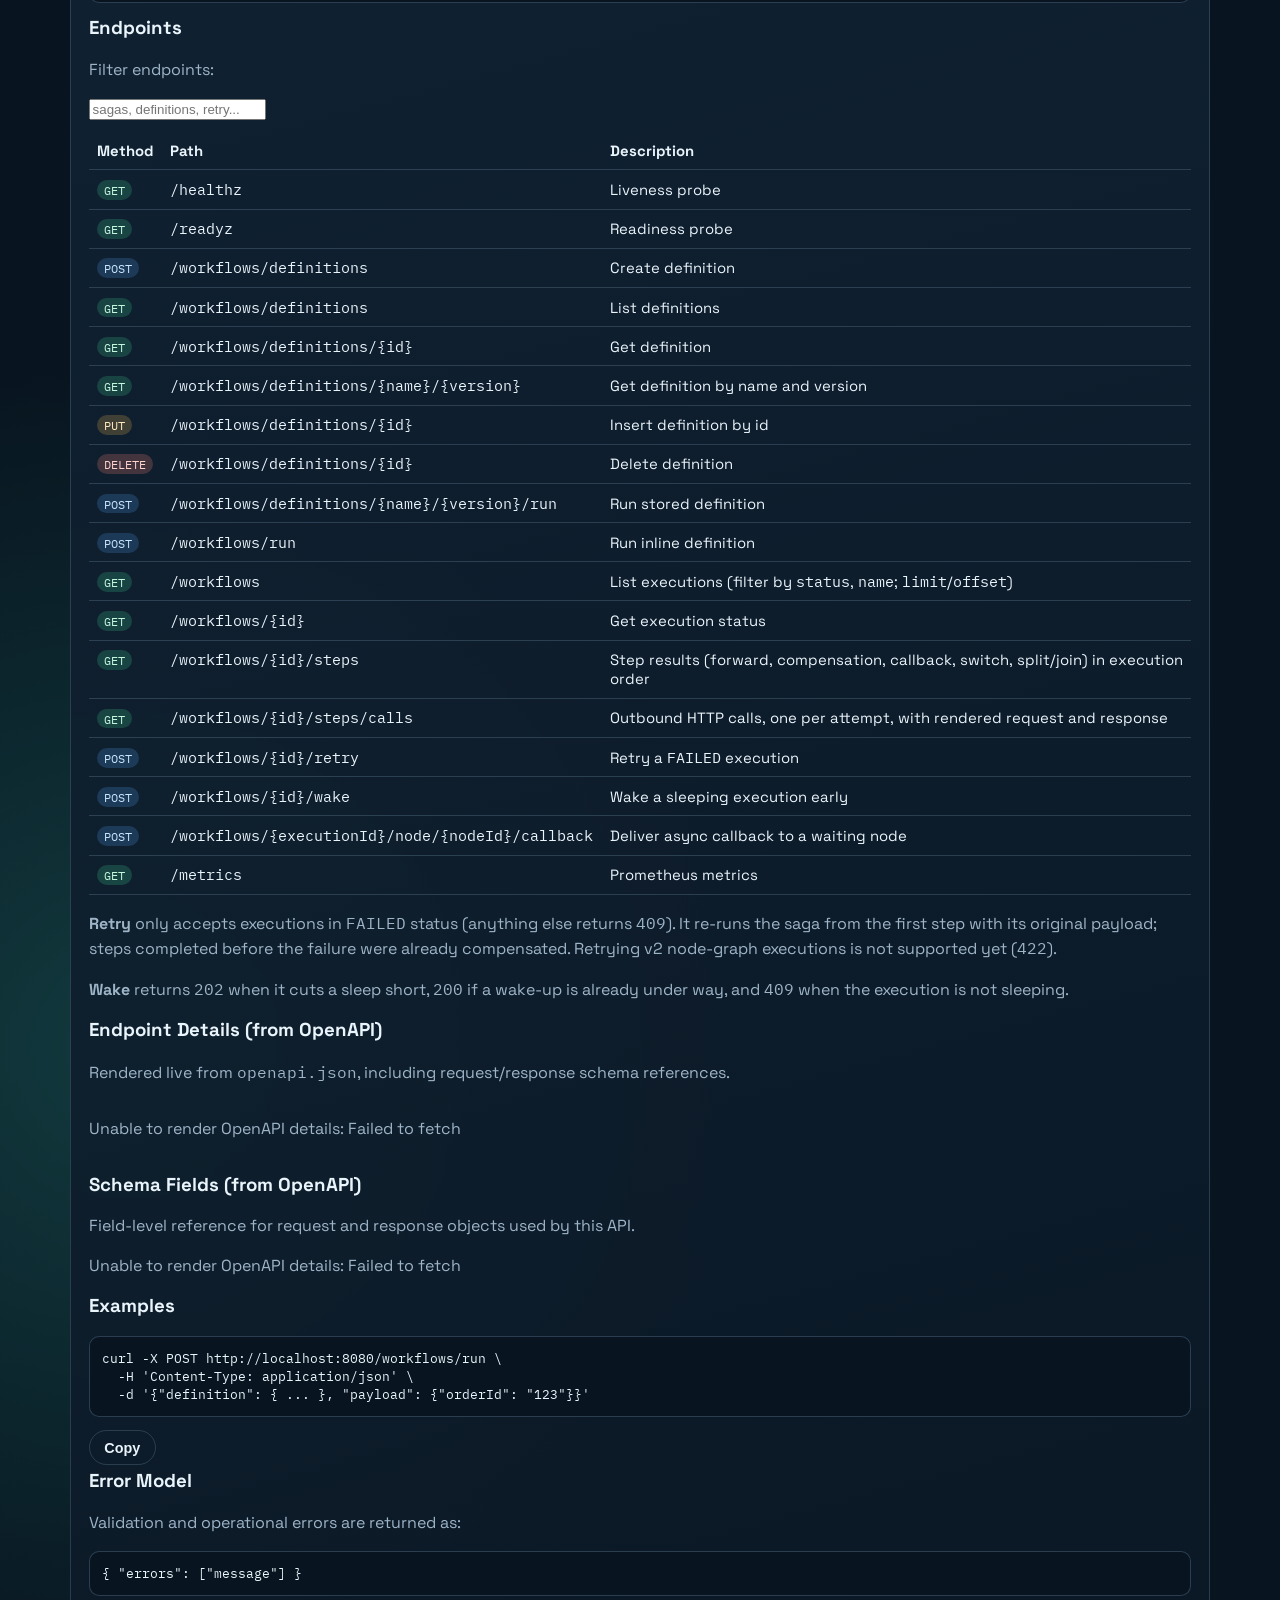
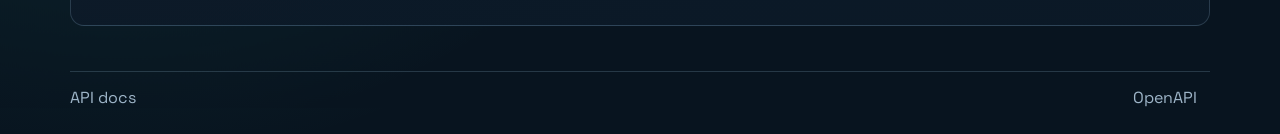
==== commit 2ce9ffe6: "docs: update for Trama 2.0.1 Brings the site in line with Trama 2.0.0/2.0.1 and fixes facts that wer" ====
--- a/api.html
+++ b/api.html
@@ -120,17 +120,23 @@
             <tr><td><span class="method post">POST</span></td><td><code>/workflows/definitions</code></td><td>Create definition</td></tr>
             <tr><td><span class="method get">GET</span></td><td><code>/workflows/definitions</code></td><td>List definitions</td></tr>
             <tr><td><span class="method get">GET</span></td><td><code>/workflows/definitions/{id}</code></td><td>Get definition</td></tr>
+            <tr><td><span class="method get">GET</span></td><td><code>/workflows/definitions/{name}/{version}</code></td><td>Get definition by name and version</td></tr>
             <tr><td><span class="method put">PUT</span></td><td><code>/workflows/definitions/{id}</code></td><td>Insert definition by id</td></tr>
             <tr><td><span class="method delete">DELETE</span></td><td><code>/workflows/definitions/{id}</code></td><td>Delete definition</td></tr>
             <tr><td><span class="method post">POST</span></td><td><code>/workflows/definitions/{name}/{version}/run</code></td><td>Run stored definition</td></tr>
             <tr><td><span class="method post">POST</span></td><td><code>/workflows/run</code></td><td>Run inline definition</td></tr>
+            <tr><td><span class="method get">GET</span></td><td><code>/workflows</code></td><td>List executions (filter by <code>status</code>, <code>name</code>; <code>limit</code>/<code>offset</code>)</td></tr>
             <tr><td><span class="method get">GET</span></td><td><code>/workflows/{id}</code></td><td>Get execution status</td></tr>
-            <tr><td><span class="method post">POST</span></td><td><code>/workflows/{id}/retry</code></td><td>Retry failed execution</td></tr>
+            <tr><td><span class="method get">GET</span></td><td><code>/workflows/{id}/steps</code></td><td>Step results (forward, compensation, callback, switch, split/join) in execution order</td></tr>
+            <tr><td><span class="method get">GET</span></td><td><code>/workflows/{id}/steps/calls</code></td><td>Outbound HTTP calls, one per attempt, with rendered request and response</td></tr>
+            <tr><td><span class="method post">POST</span></td><td><code>/workflows/{id}/retry</code></td><td>Retry a <code>FAILED</code> execution</td></tr>
             <tr><td><span class="method post">POST</span></td><td><code>/workflows/{id}/wake</code></td><td>Wake a sleeping execution early</td></tr>
-            <tr><td><span class="method post">POST</span></td><td><code>/workflows/{id}/node/{nodeId}/callback</code></td><td>Deliver async callback to a waiting node</td></tr>
+            <tr><td><span class="method post">POST</span></td><td><code>/workflows/{executionId}/node/{nodeId}/callback</code></td><td>Deliver async callback to a waiting node</td></tr>
             <tr><td><span class="method get">GET</span></td><td><code>/metrics</code></td><td>Prometheus metrics</td></tr>
           </tbody>
         </table>
+        <p><strong>Retry</strong> only accepts executions in <code>FAILED</code> status (anything else returns <code>409</code>). It re-runs the saga from the first step with its original payload; steps completed before the failure were already compensated. Retrying v2 node-graph executions is not supported yet (<code>422</code>).</p>
+        <p><strong>Wake</strong> returns <code>202</code> when it cuts a sleep short, <code>200</code> if a wake-up is already under way, and <code>409</code> when the execution is not sleeping.</p>
 
         <h3 id="endpoint-details">Endpoint Details (from OpenAPI)</h3>
         <p class="muted">Rendered live from <code>openapi.json</code>, including request/response schema references.</p>
--- a/assets/css/main.css
+++ b/assets/css/main.css
@@ -735,7 +735,7 @@
   color: #9ed8ff;
 }
 
-.walkthrough-meta-status[data-status="RUNNING"] code {
+.walkthrough-meta-status[data-status="IN_PROGRESS"] code {
   color: #7ef0be;
 }
 
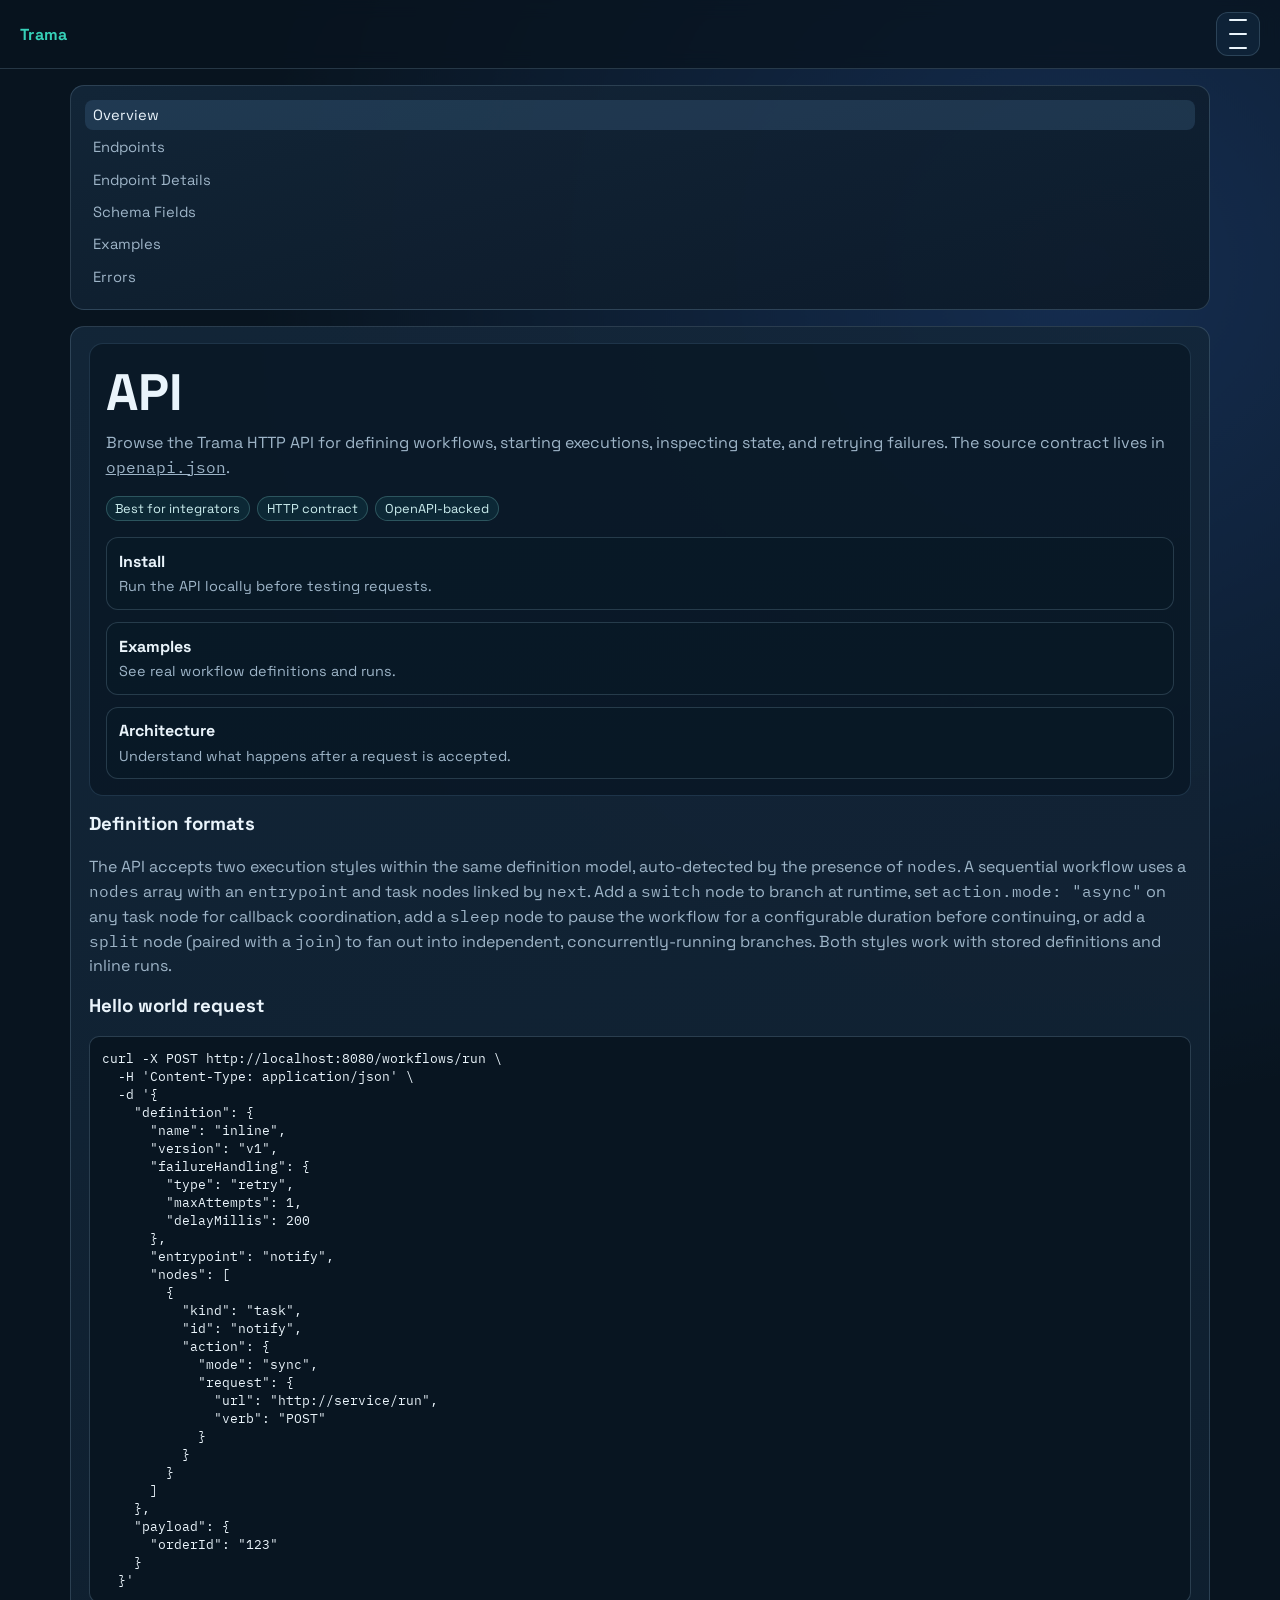
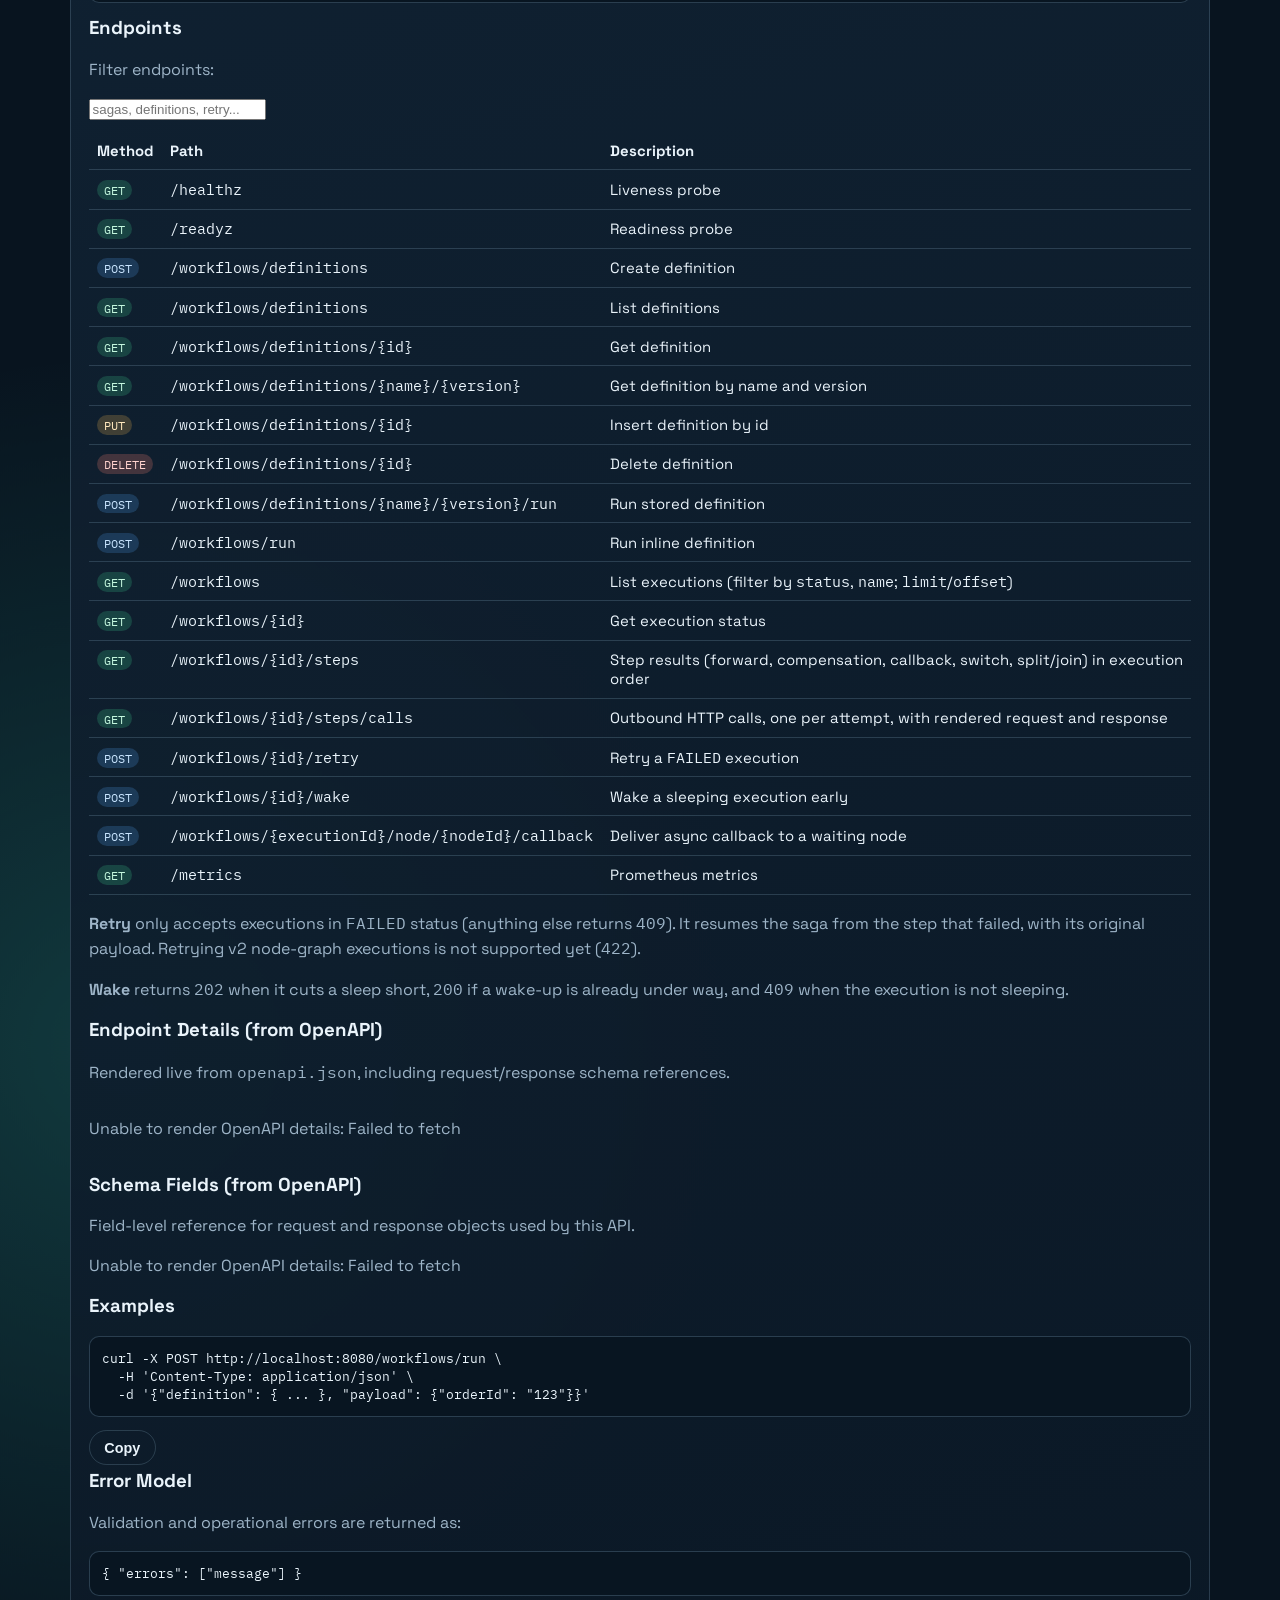
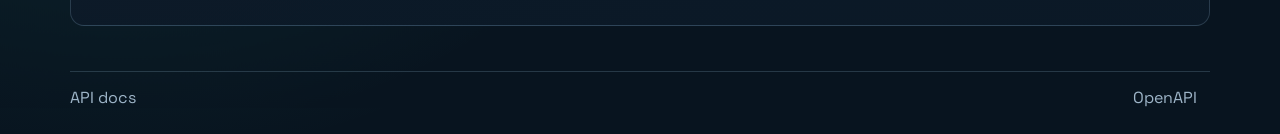
==== commit eeedb797: "content: fix walkthrough and API facts; add measured and used-by sections Fixes: - Home walkthrough " ====
--- a/api.html
+++ b/api.html
@@ -135,7 +135,7 @@
             <tr><td><span class="method get">GET</span></td><td><code>/metrics</code></td><td>Prometheus metrics</td></tr>
           </tbody>
         </table>
-        <p><strong>Retry</strong> only accepts executions in <code>FAILED</code> status (anything else returns <code>409</code>). It re-runs the saga from the first step with its original payload; steps completed before the failure were already compensated. Retrying v2 node-graph executions is not supported yet (<code>422</code>).</p>
+        <p><strong>Retry</strong> only accepts executions in <code>FAILED</code> status (anything else returns <code>409</code>). It resumes the saga from the step that failed, with its original payload. Retrying v2 node-graph executions is not supported yet (<code>422</code>).</p>
         <p><strong>Wake</strong> returns <code>202</code> when it cuts a sleep short, <code>200</code> if a wake-up is already under way, and <code>409</code> when the execution is not sleeping.</p>
 
         <h3 id="endpoint-details">Endpoint Details (from OpenAPI)</h3>
--- a/assets/css/main.css
+++ b/assets/css/main.css
@@ -872,6 +872,14 @@
     opacity: 1;
     transform: translateY(0);
   }
+}
+
+.stat-card .stat {
+  margin: 0 0 4px;
+  font-size: 2rem;
+  font-weight: 700;
+  color: var(--primary);
+  font-variant-numeric: tabular-nums;
 }
 
 .use-case-card {
